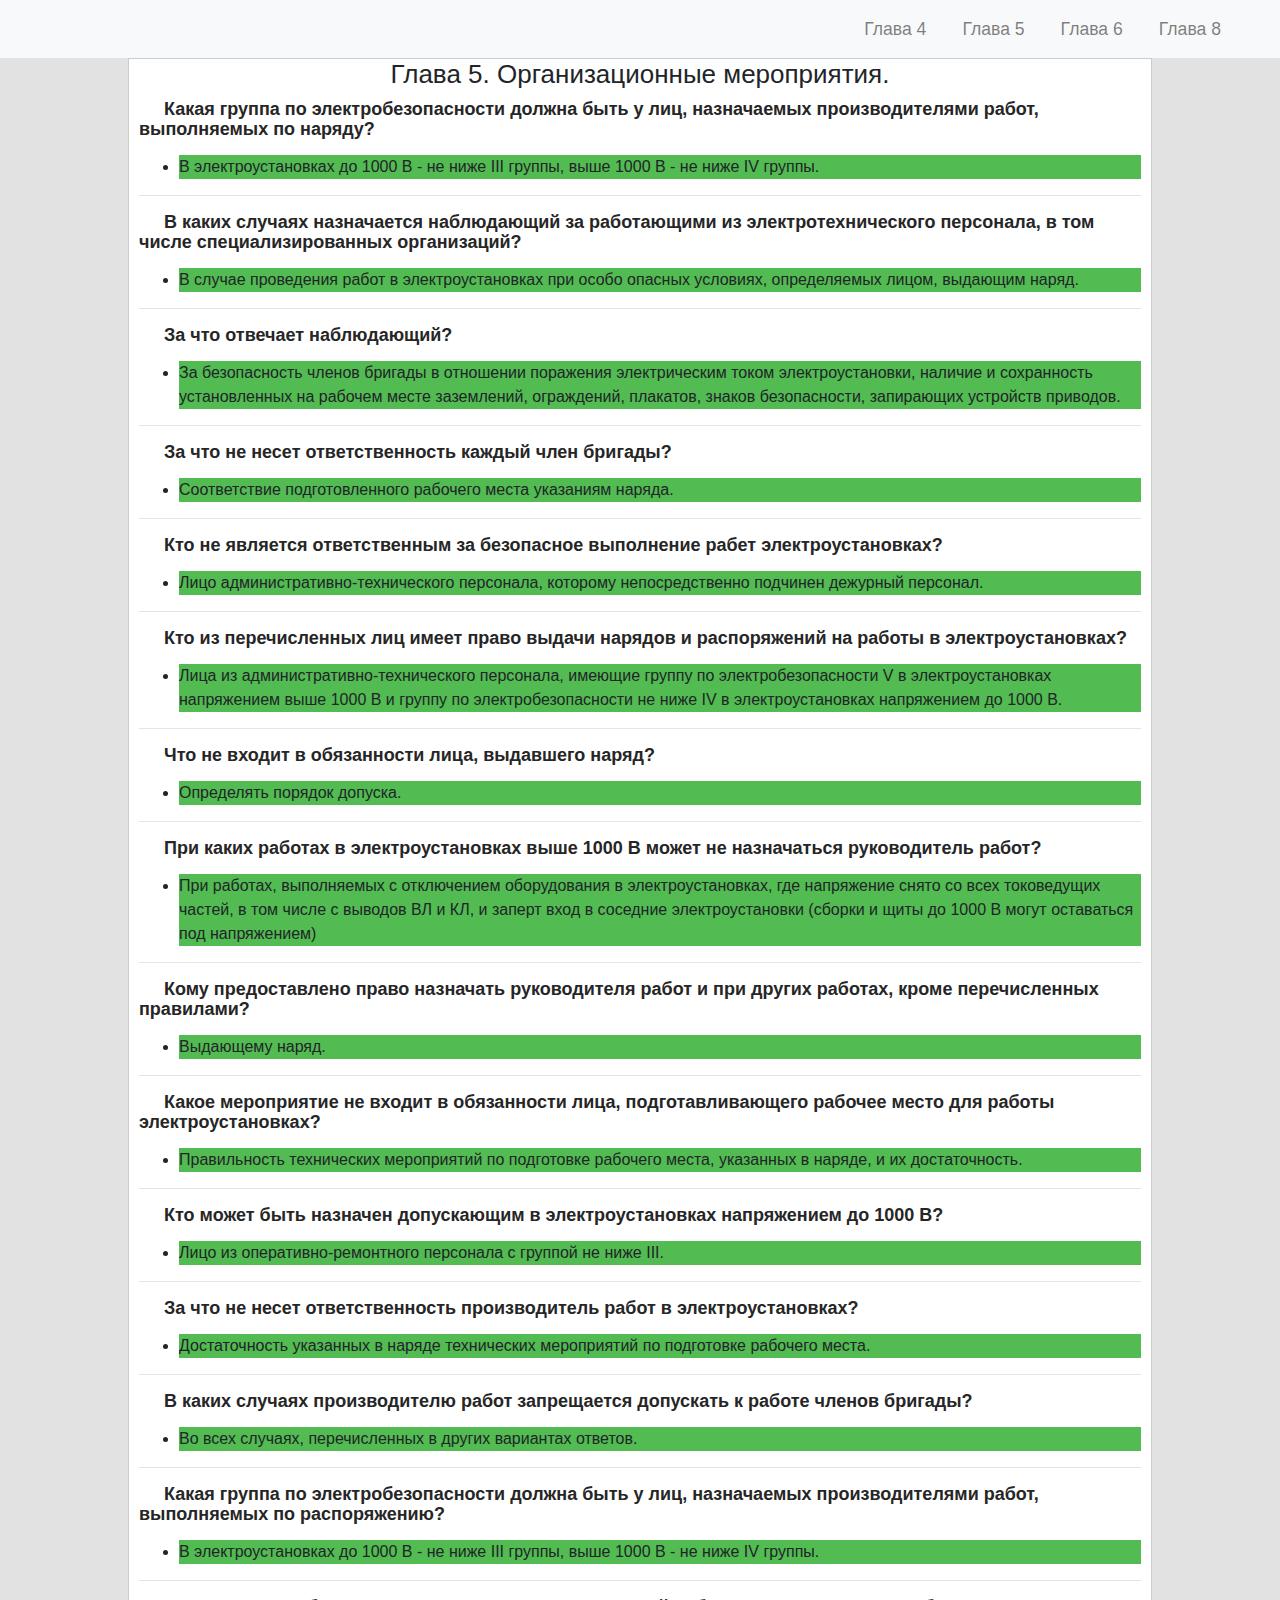
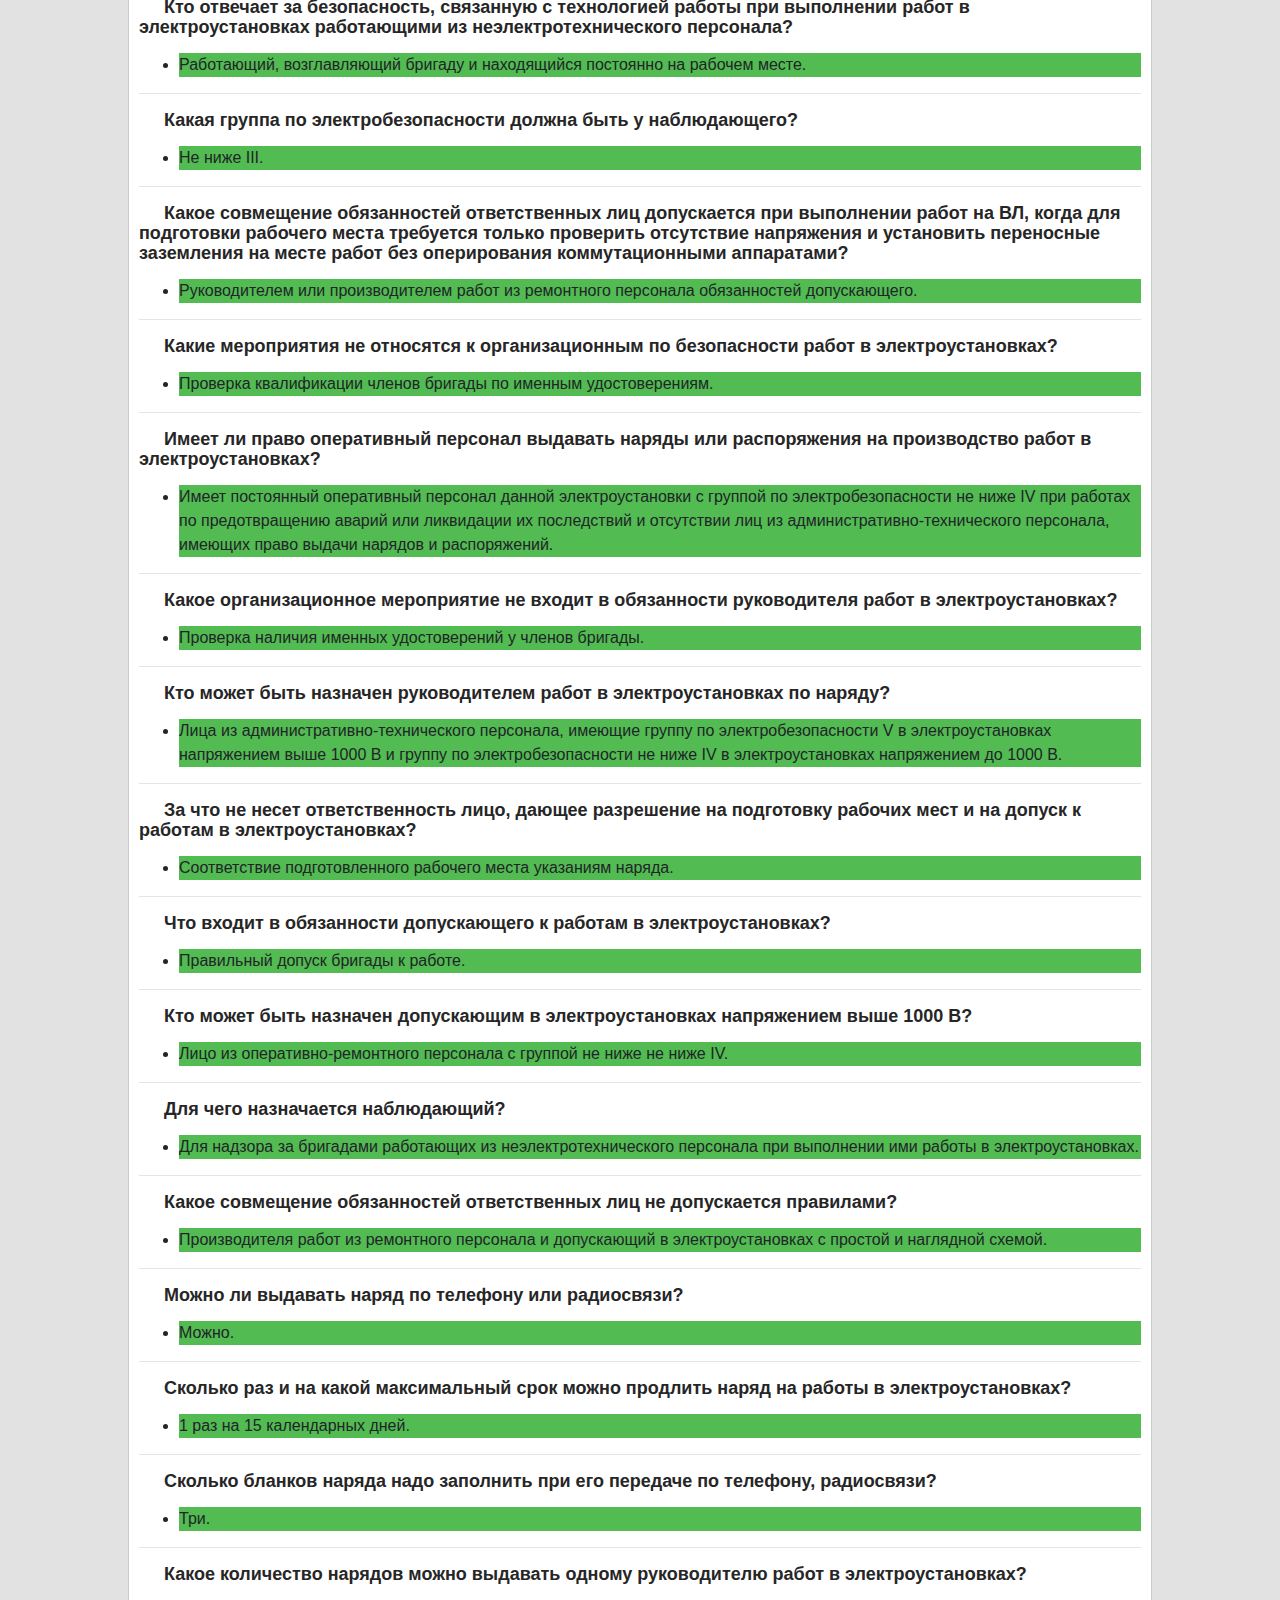
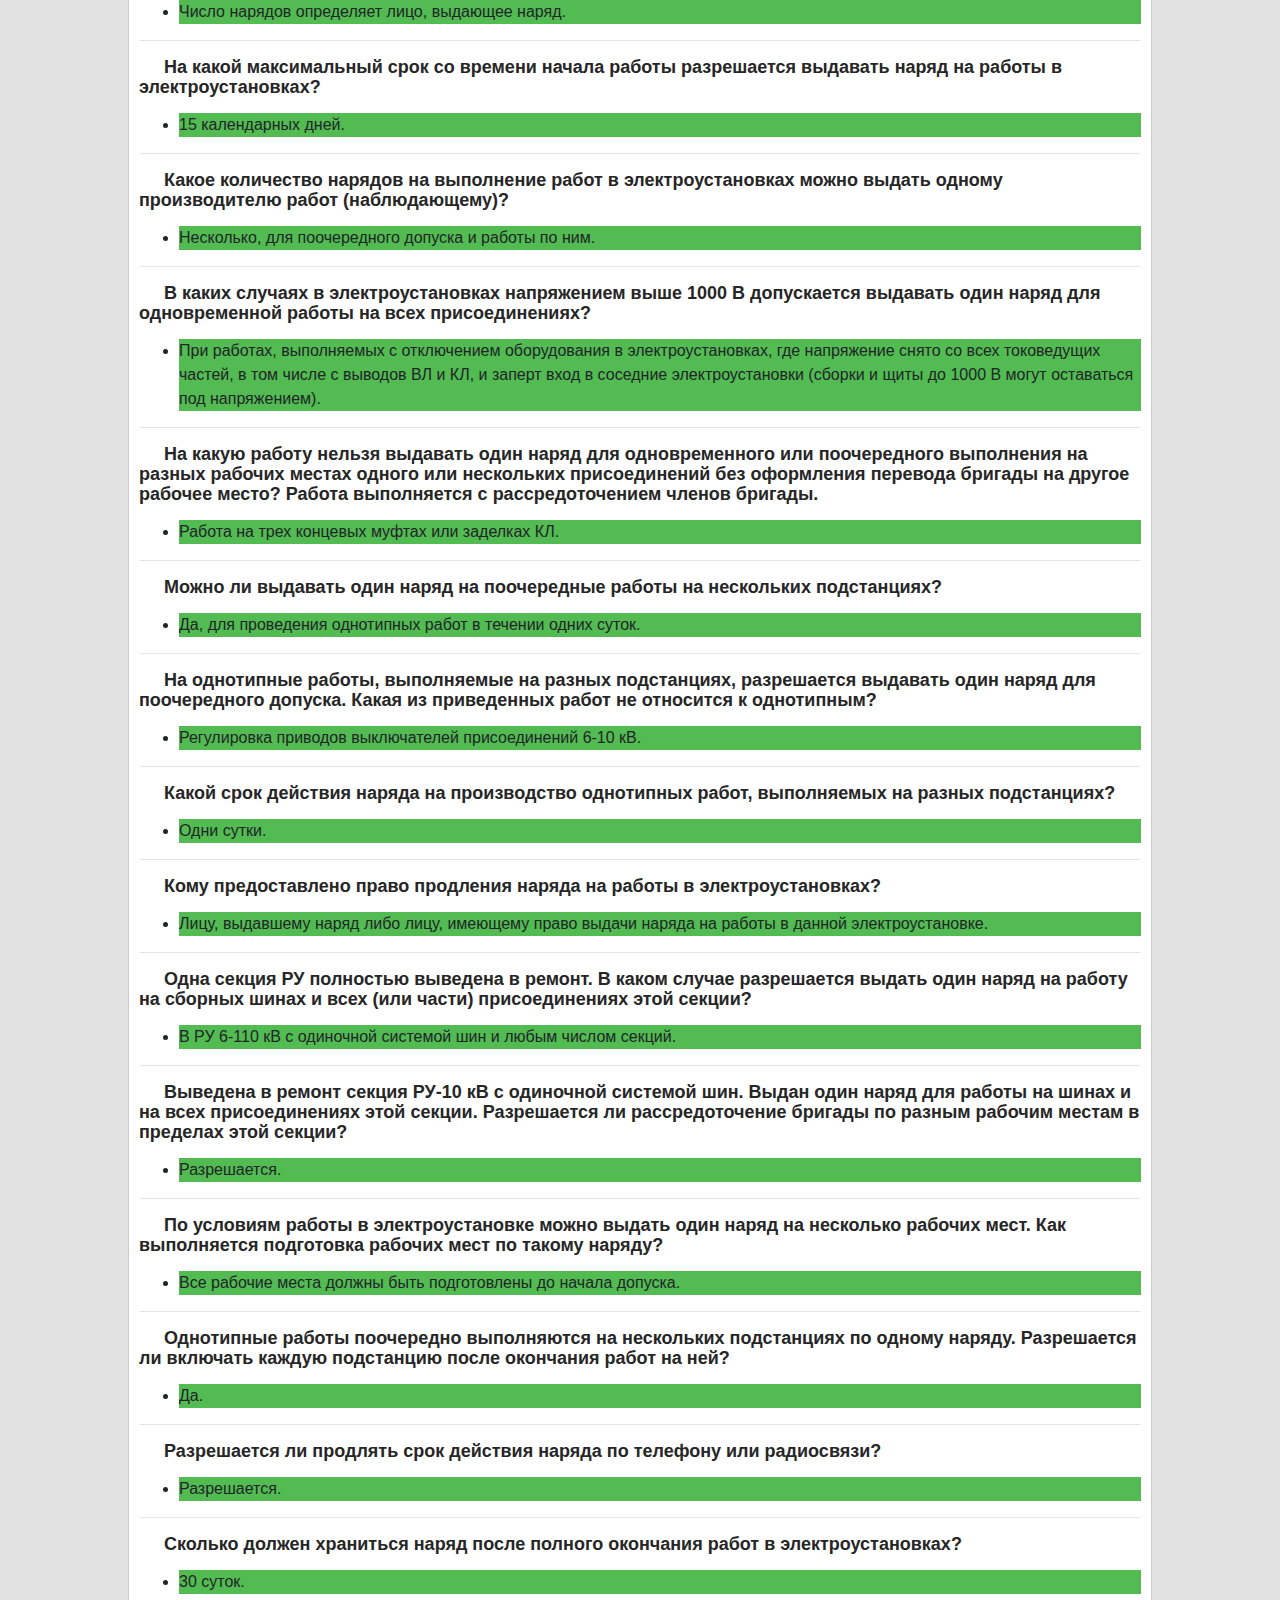
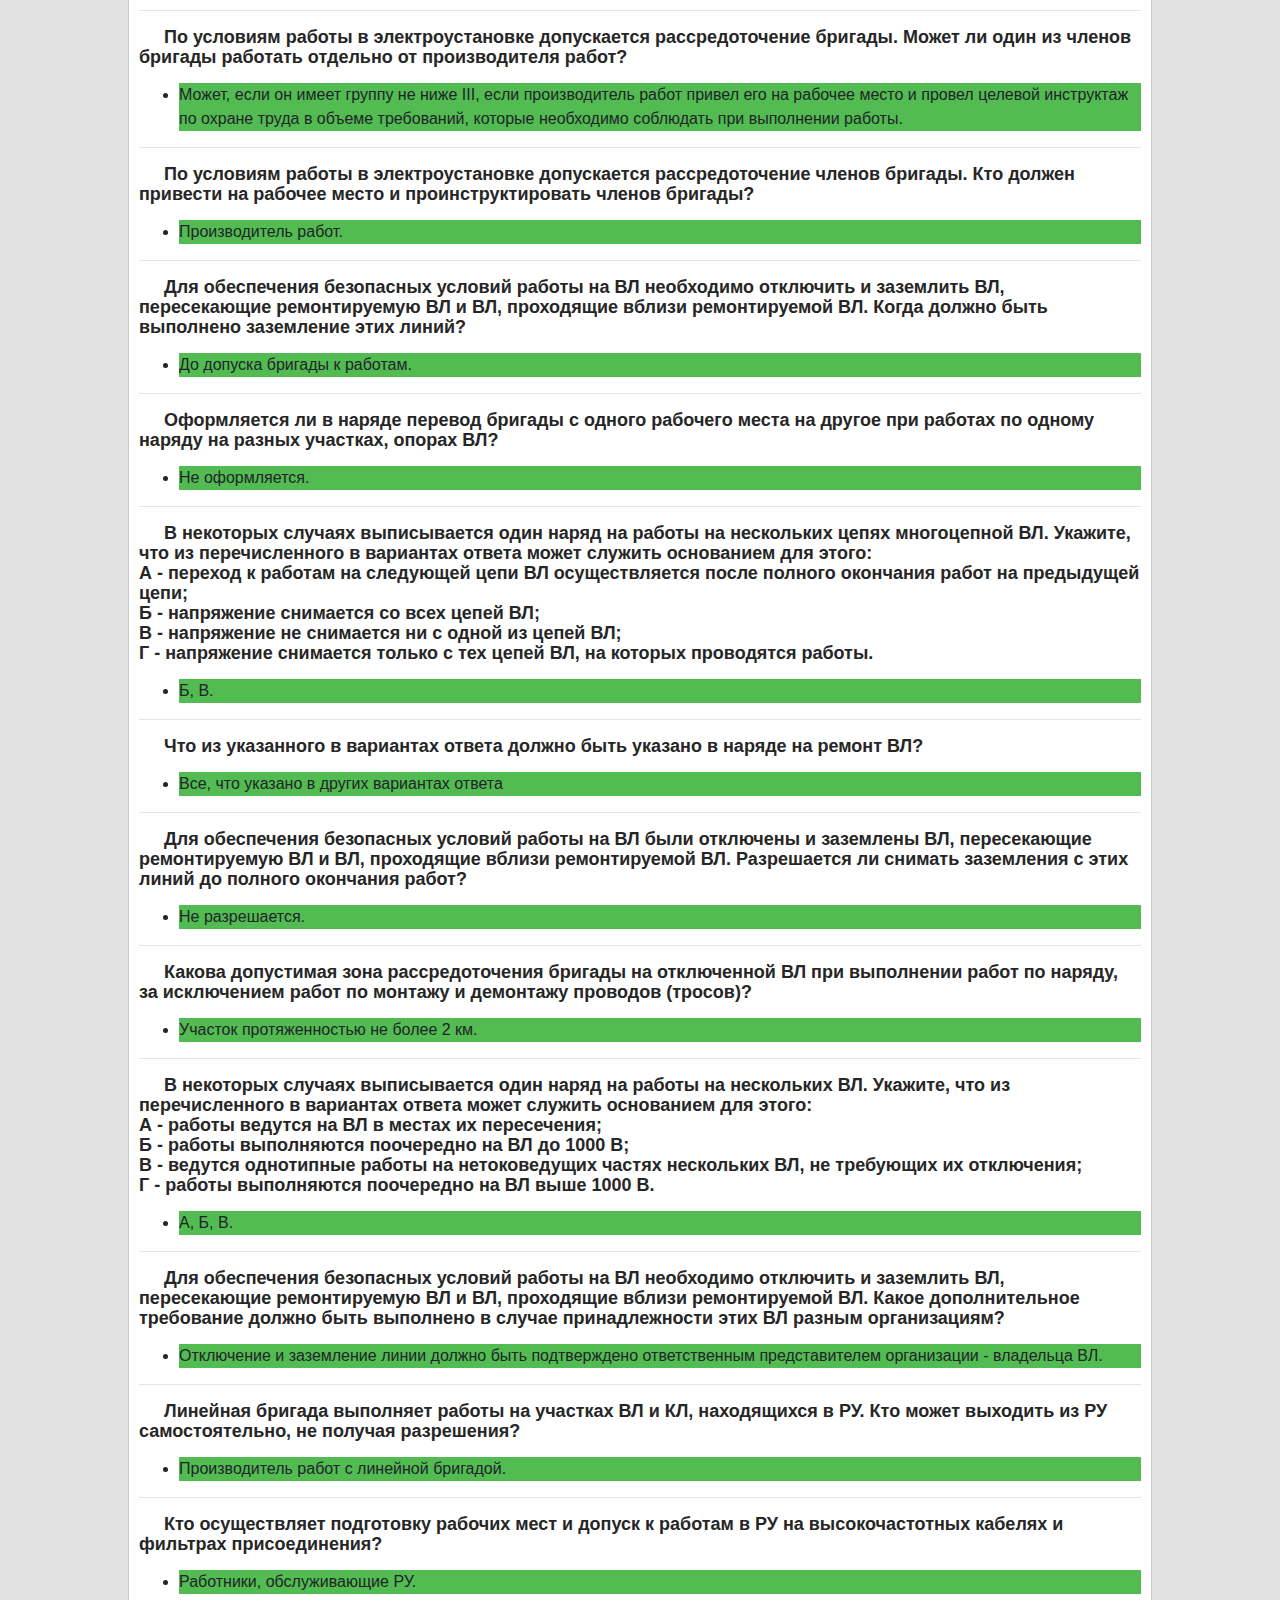
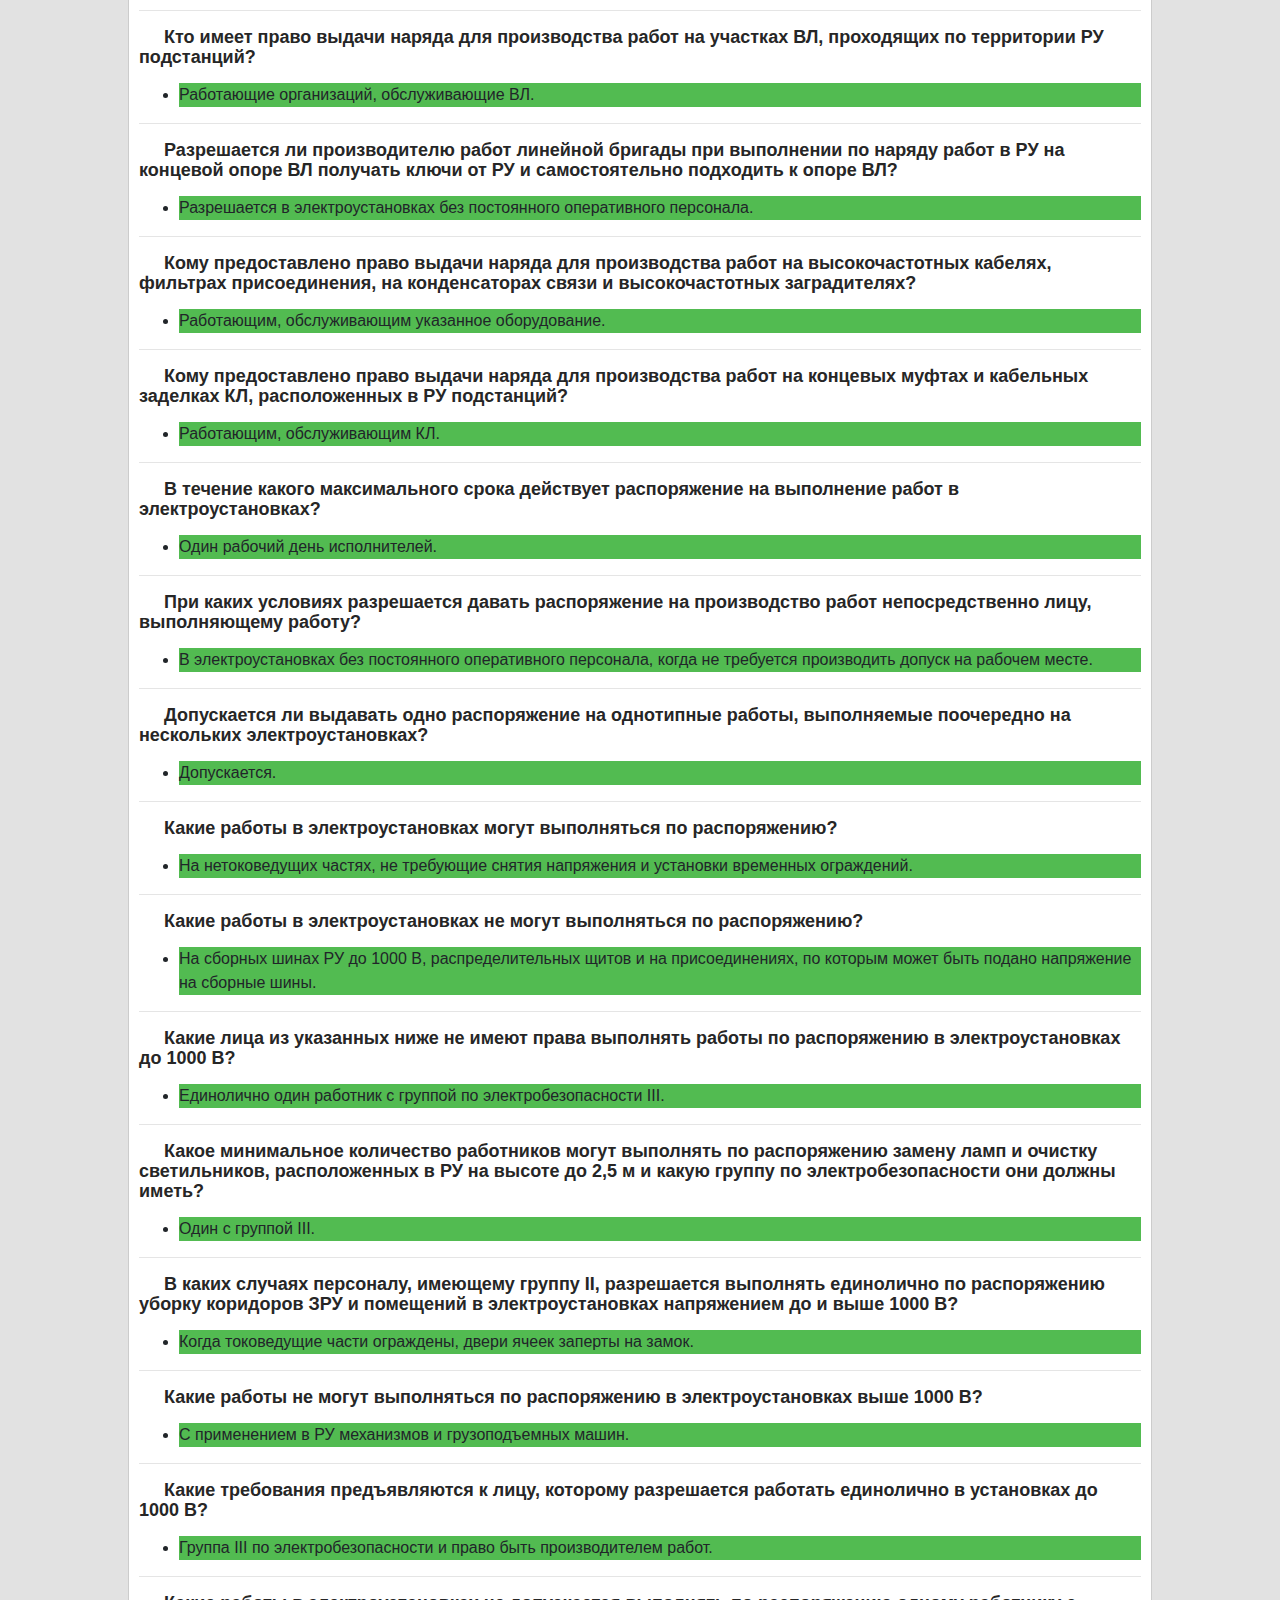
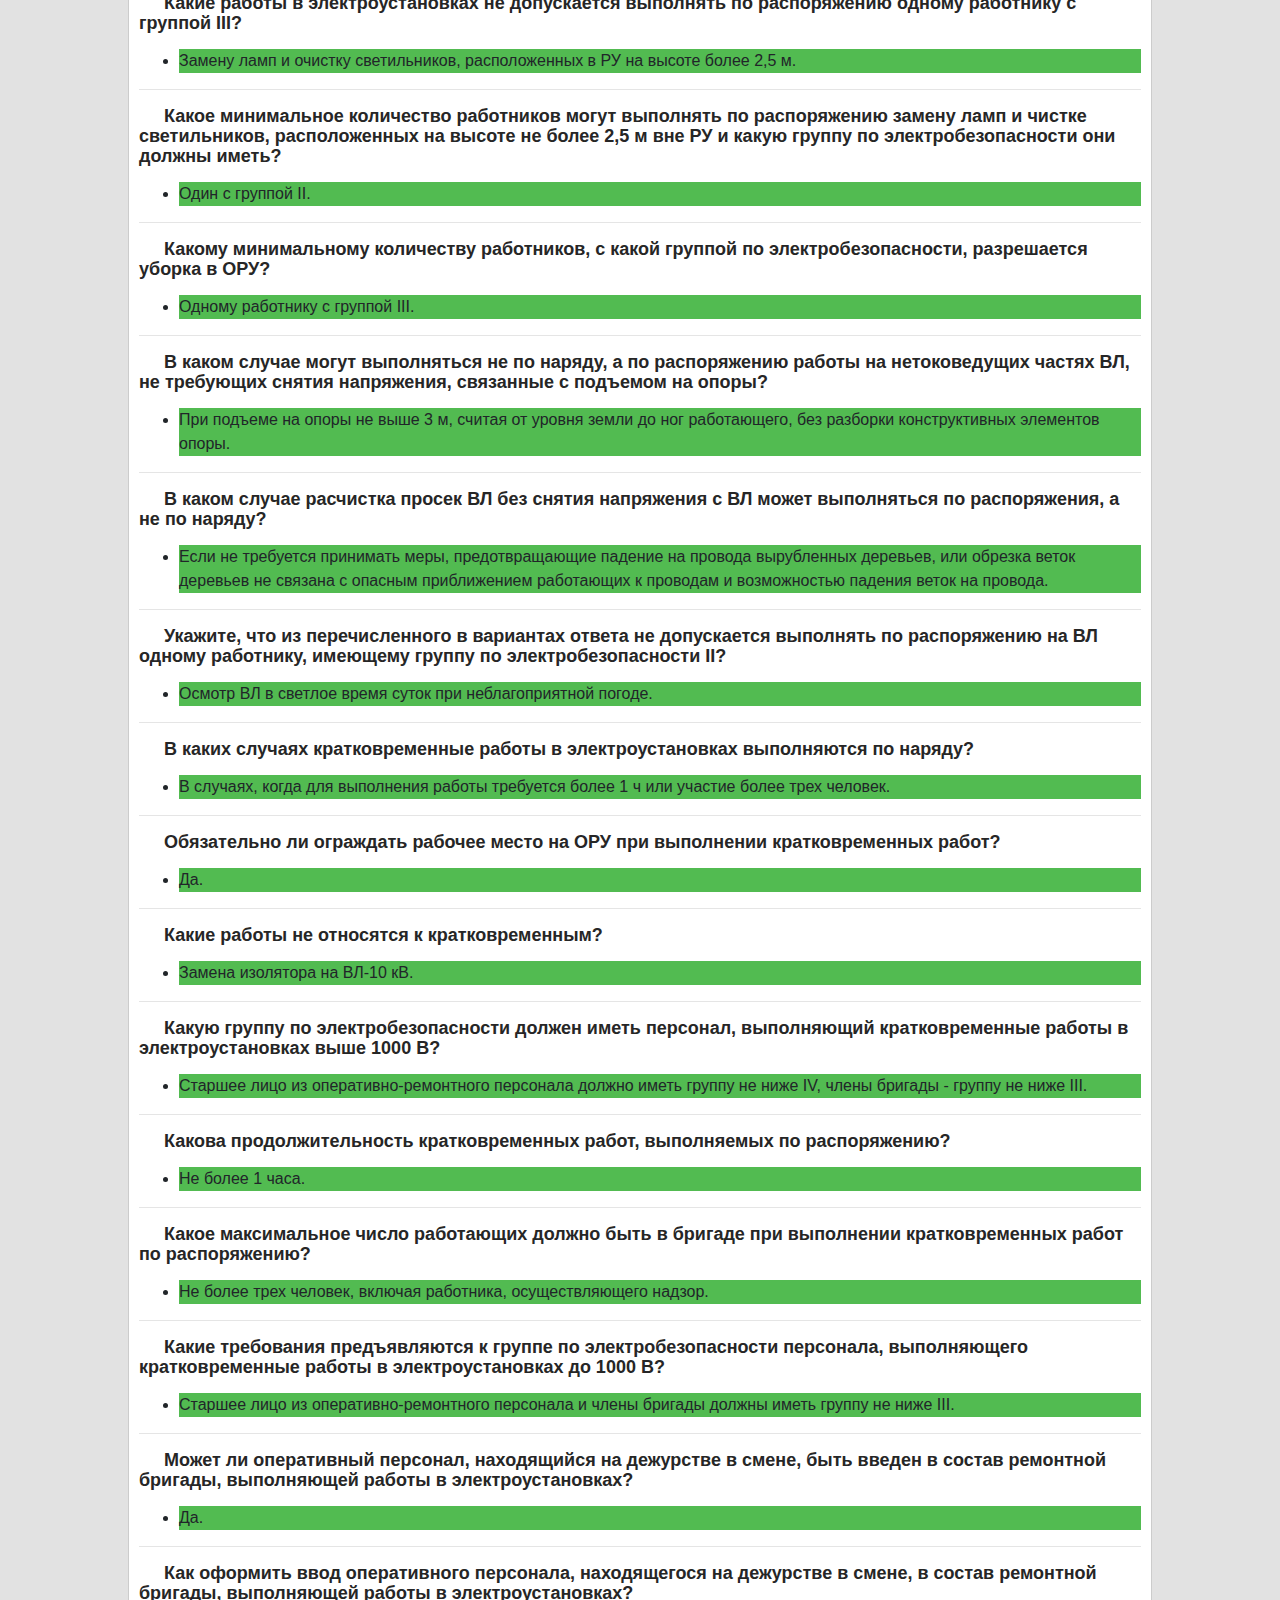
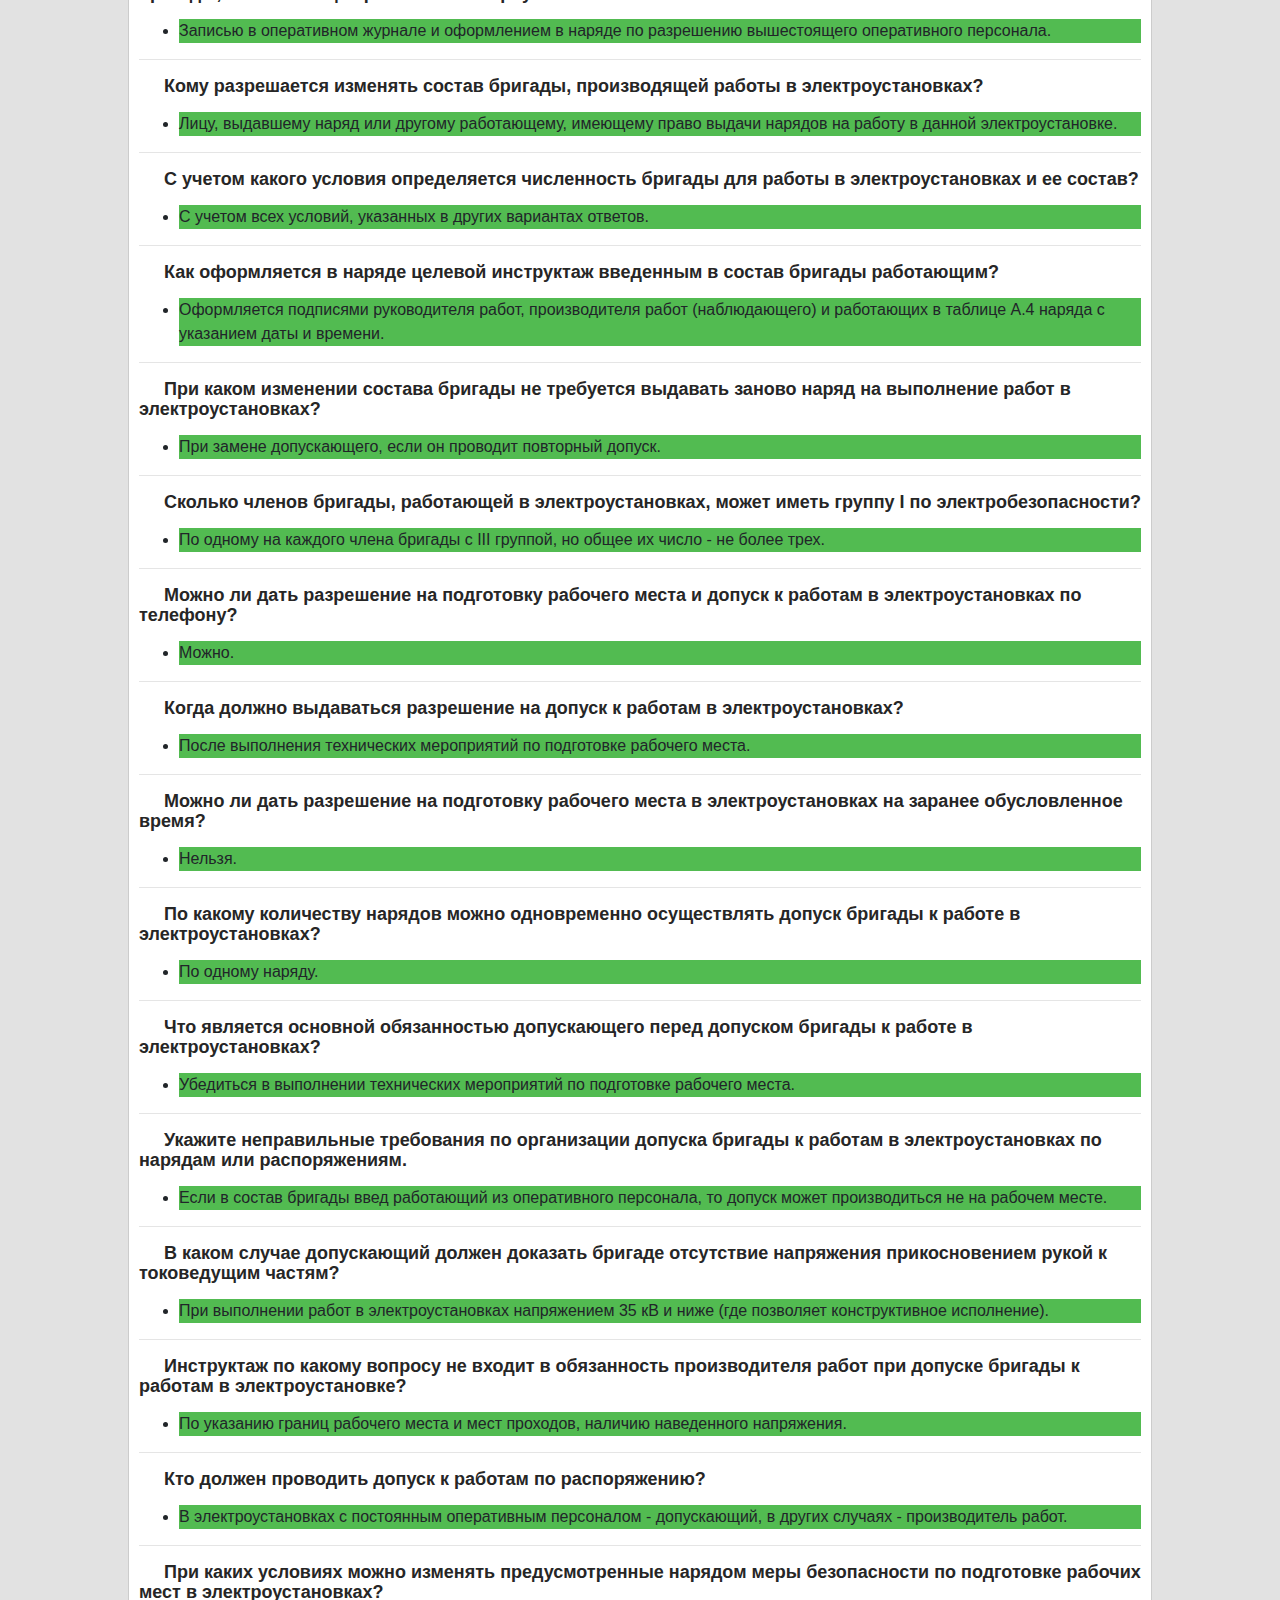
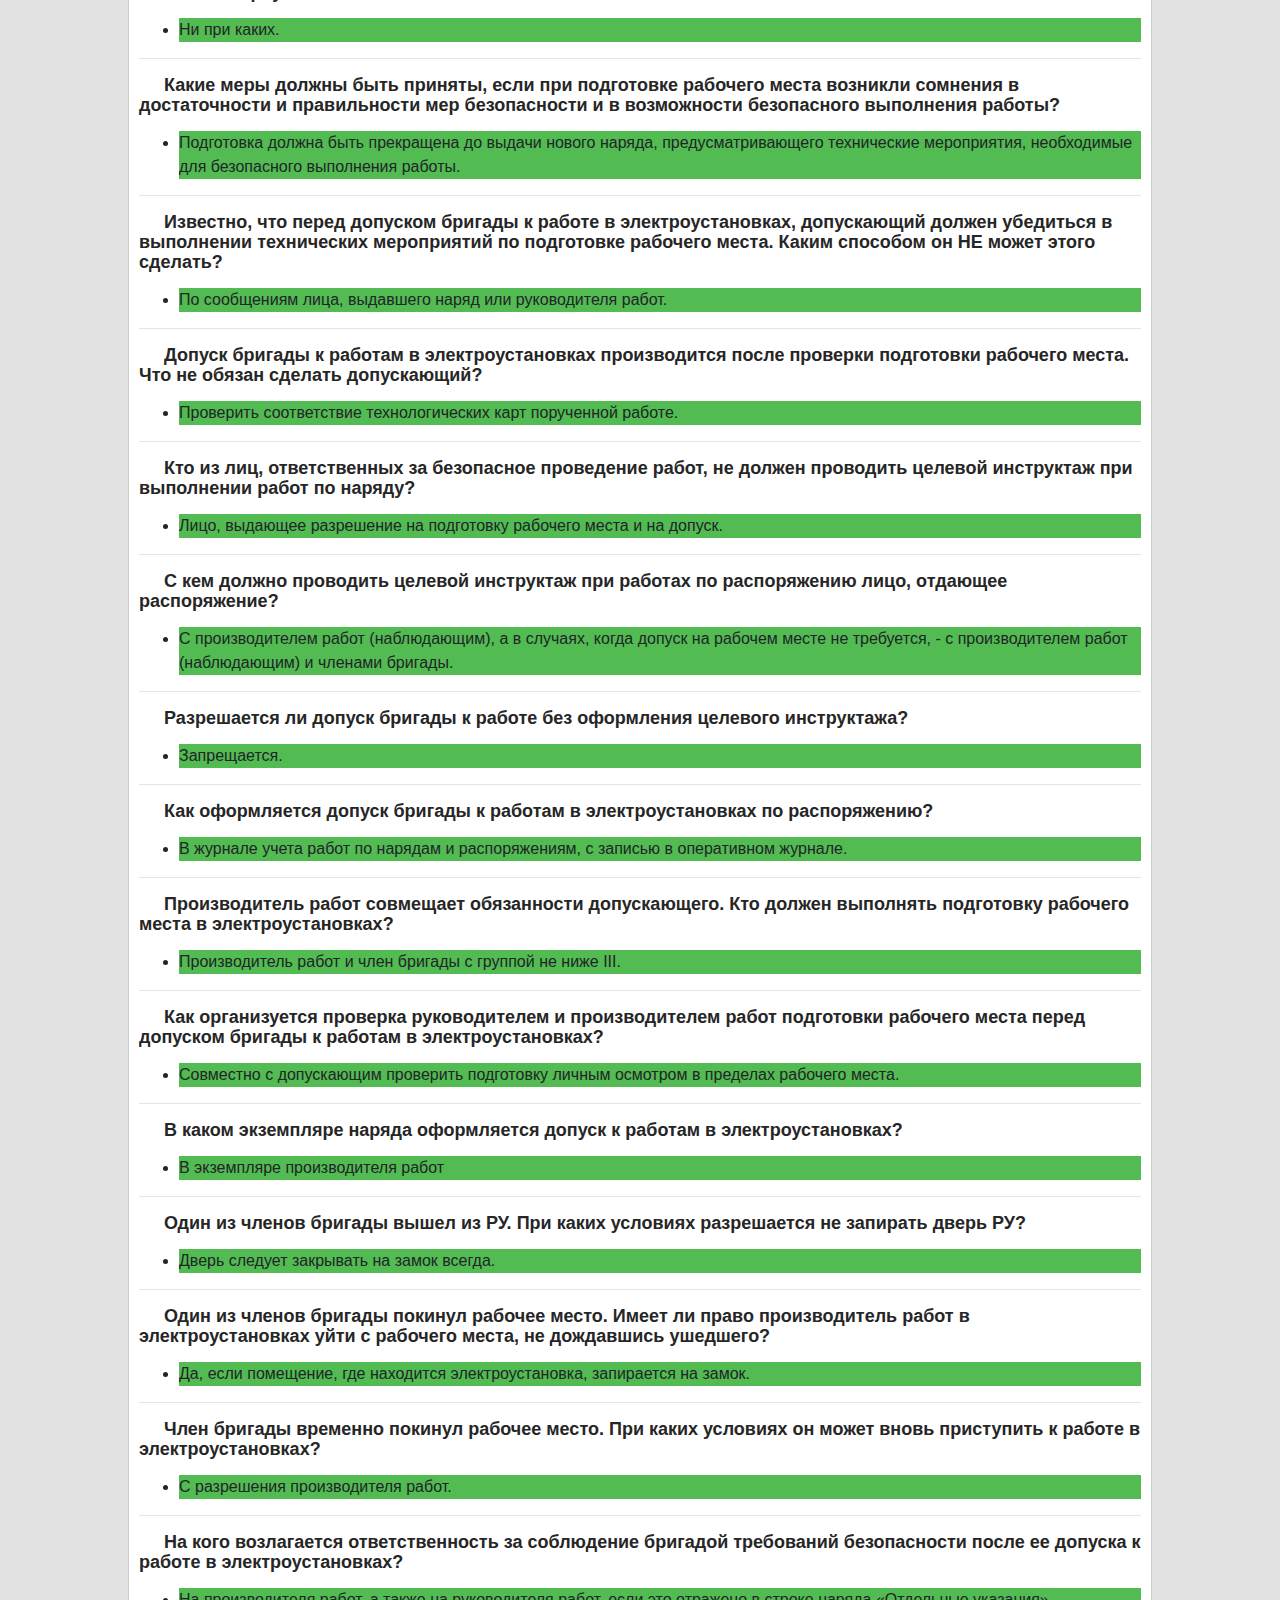
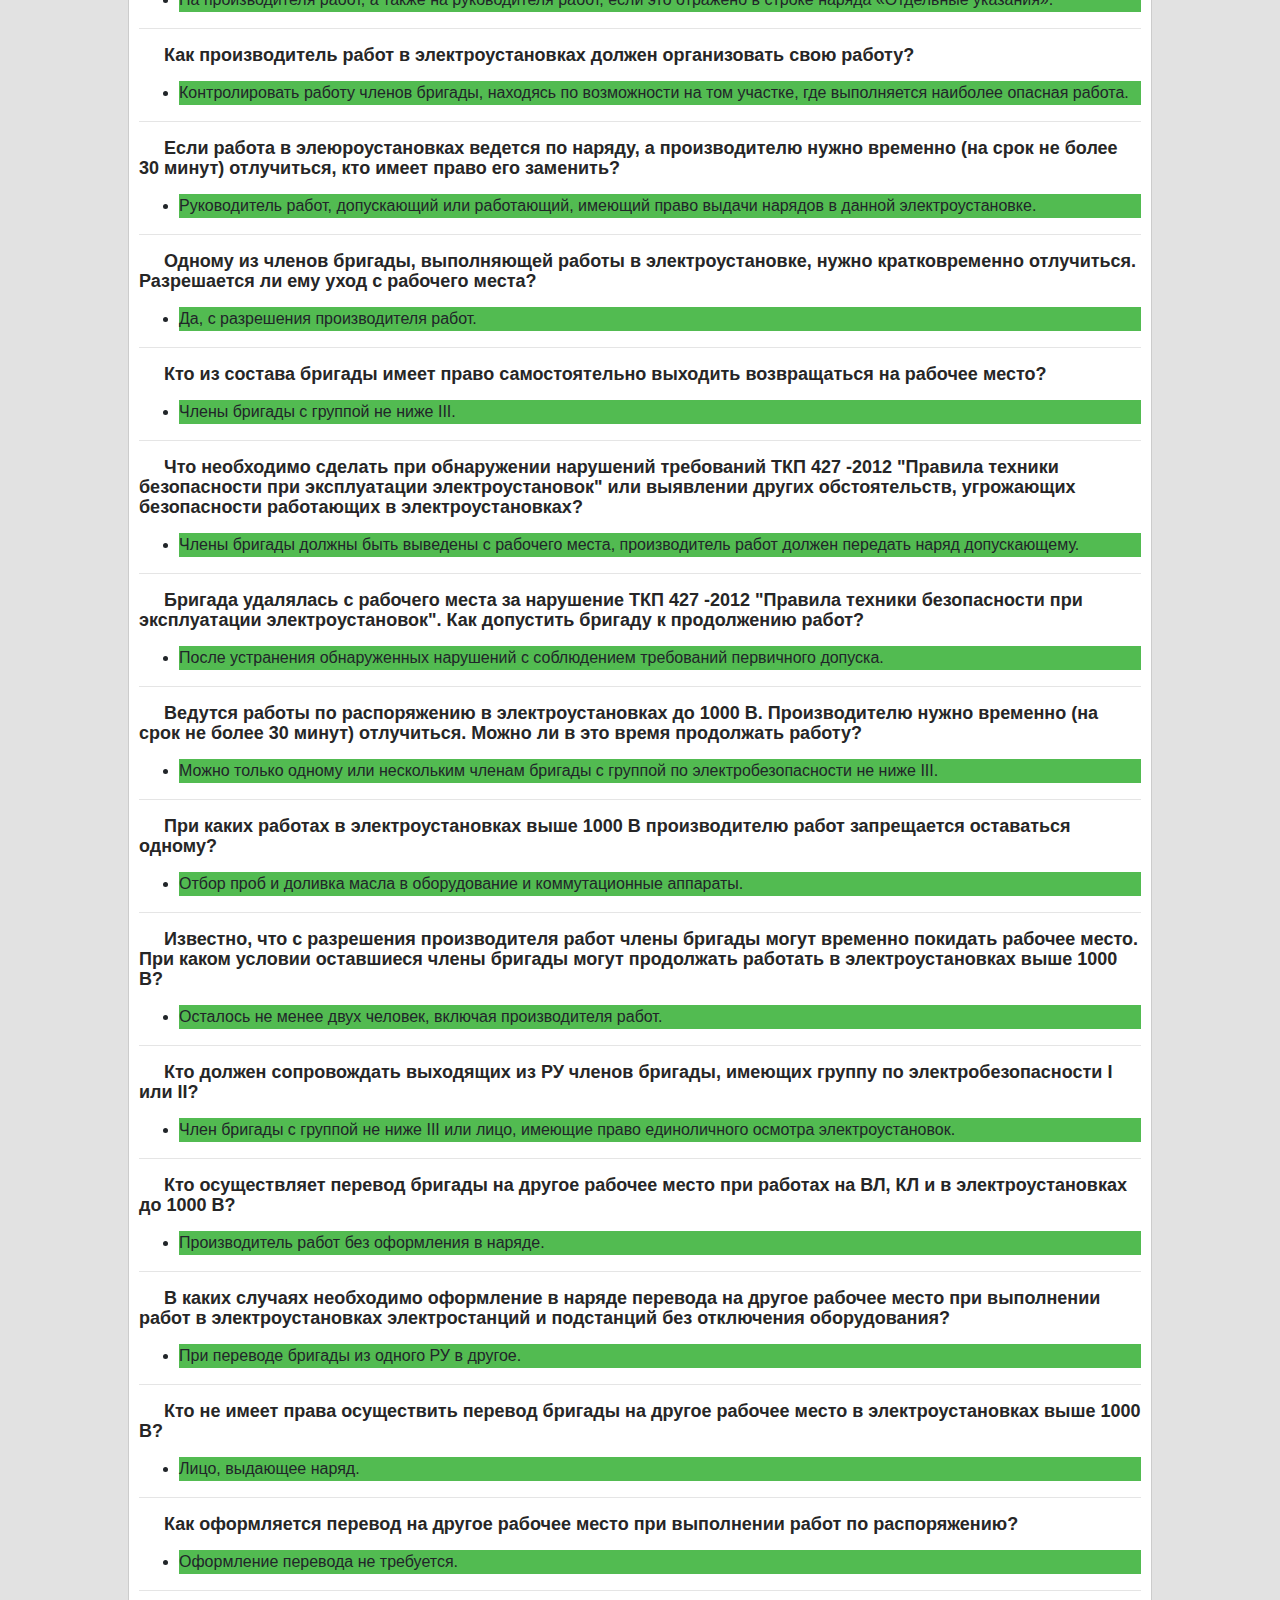
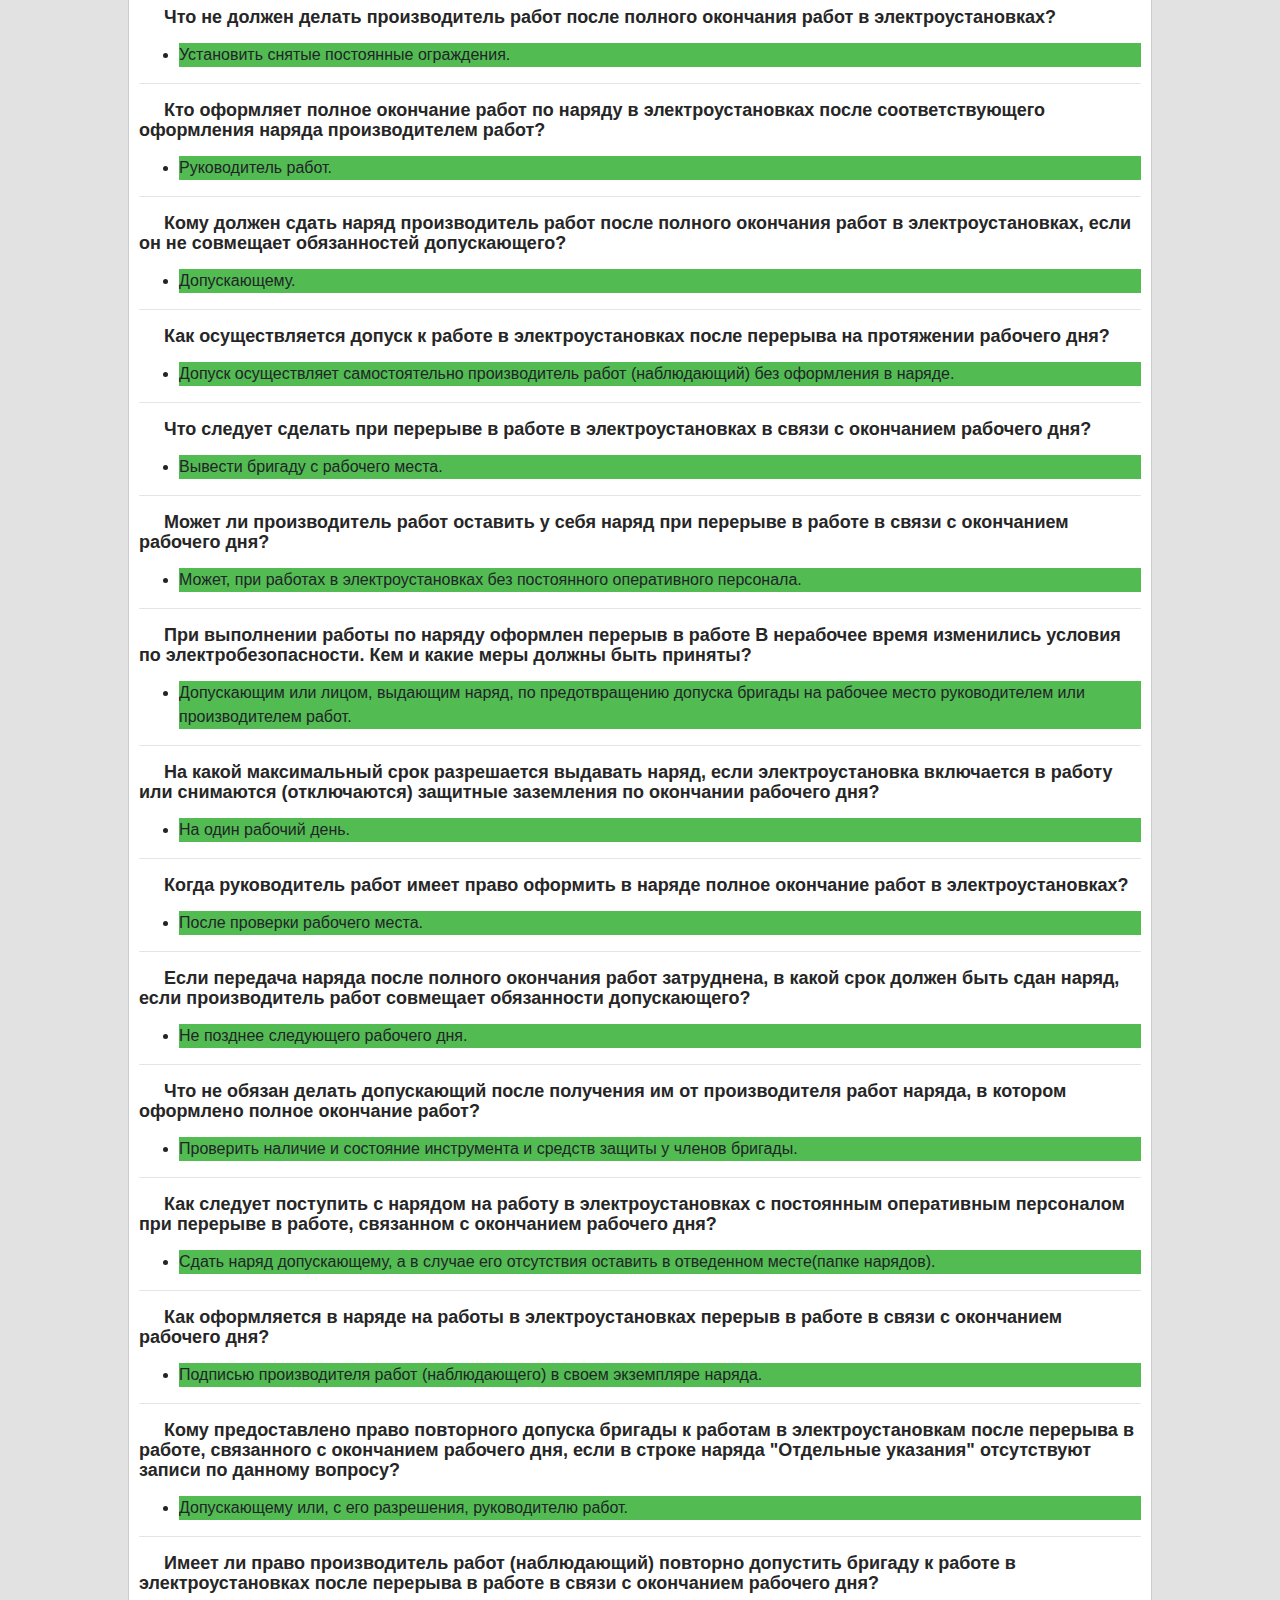
==== tkp_5.html @ 322449b3 "add html pages and stylesheets" ====
<!DOCTYPE html>
<html lang="ru">
<head>
  <meta charset="UTF-8">
  <meta name="viewport" content="width=device-width, initial-scale=1.0">
  <meta http-equiv="X-UA-Compatible" content="ie=edge">
  <link rel="stylesheet" href="https://stackpath.bootstrapcdn.com/bootstrap/4.4.1/css/bootstrap.min.css">
  <script src="https://code.jquery.com/jquery-3.4.1.slim.min.js" integrity="sha384-J6qa4849blE2+poT4WnyKhv5vZF5SrPo0iEjwBvKU7imGFAV0wwj1yYfoRSJoZ+n" crossorigin="anonymous"></script>
  <script src="https://cdn.jsdelivr.net/npm/popper.js@1.16.0/dist/umd/popper.min.js" integrity="sha384-Q6E9RHvbIyZFJoft+2mJbHaEWldlvI9IOYy5n3zV9zzTtmI3UksdQRVvoxMfooAo" crossorigin="anonymous"></script>
  <script src="https://stackpath.bootstrapcdn.com/bootstrap/4.4.1/js/bootstrap.min.js" integrity="sha384-wfSDF2E50Y2D1uUdj0O3uMBJnjuUD4Ih7YwaYd1iqfktj0Uod8GCExl3Og8ifwB6" crossorigin="anonymous"></script>
  <link rel="stylesheet" href="style.css" type="text/css">
  <title>ТКП-427</title>
</head>
<body>
  <nav class="navbar navbar-expand-lg navbar-light bg-light sticky-top">
    <div class="container-fluid">
      <button class="navbar-toggler" type="button" data-toggle="collapse" data-target="#navbarResponsive">
        <span class="navbar-toggler-icon"></span>
      </button>
      <div class="collapse navbar-collapse" id="navbarResponsive">
        <ul class="navbar-nav ml-auto">
          <li class="nav-item">
            <a href="index.html" class="nav-link">Глава 4</a>
          </li>
          <li class="nav-item">
            <a href="tkp_5.html" class="nav-link avtive">Глава 5</a>
          </li>
          <li class="nav-item">
            <a href="tkp_6.html" class="nav-link">Глава 6</a>
          </li> 
          <li class="nav-item">
            <a href="tkp_8.html" class="nav-link">Глава 8</a>
          </li>                           
        </ul>
      </div>
    </div>
  </nav>
  <title>ТКП-427</title>
</head>
<body>
  <div class="body">
    <h2>Глава 5. Организационные мероприятия.</h2>
    <div class="question">
      <p>Какая группа по электробезопасности должна быть у лиц, назначаемых производителями работ, выполняемых по наряду?</p>
      <ul>
        <li class='true_answer'>В электроустановках до 1000 В - не ниже III группы, выше 1000 В - не ниже IV группы.</li>
      </ul>
    </div>
    <hr>
    <div class="question">
      <p>В каких случаях назначается наблюдающий за работающими из электротехнического персонала, в том числе специализированных организаций?</p>
      <ul>
        <li class='true_answer'>В случае проведения работ в электроустановках при особо опасных условиях, определяемых лицом, выдающим наряд.</li>
      </ul>
    </div>
    <hr>
    <div class="question">
      <p>За что отвечает наблюдающий?</p>
      <ul>
        <li class='true_answer'>За безопасность членов бригады в отношении поражения электрическим током электроустановки, наличие и сохранность установленных на рабочем месте заземлений, ограждений, плакатов, знаков безопасности, запирающих устройств приводов.</li>
      </ul>
    </div>
    <hr>
    <div class="question">
      <p>За что не несет ответственность каждый член бригады?</p>
      <ul>
        <li class='true_answer'>Соответствие подготовленного рабочего места указаниям наряда.</li>
      </ul>
    </div>
    <hr>
    <div class="question">
      <p>Кто не является ответственным за безопасное выполнение рабет электроустановках?</p>
      <ul>
        <li class='true_answer'>Лицо административно-технического персонала, которому непосредственно подчинен дежурный персонал.</li>
      </ul>
    </div>
    <hr>
    <div class="question">
      <p>Кто из перечисленных лиц имеет право выдачи нарядов и распоряжений на работы в электроустановках?</p>
      <ul>
        <li class='true_answer'>Лица из административно-технического персонала, имеющие группу по электробезопасности V в электроустановках напряжением выше 1000 В и группу по электробезопасности не ниже IV в электроустановках напряжением до 1000 В.</li>
      </ul>
    </div>
    <hr>
    <div class="question">
      <p>Что не входит в обязанности лица, выдавшего наряд?</p>
      <ul>
        <li class='true_answer'>Определять порядок допуска.</li>
      </ul>
    </div>
    <hr>
    <div class="question">
      <p>При каких работах в электроустановках выше 1000 В может не назначаться руководитель работ?</p>
      <ul>
        <li class='true_answer'>При работах, выполняемых с отключением оборудования в электроустановках, где напряжение снято со всех токоведущих частей, в том числе с выводов ВЛ и КЛ, и заперт вход в соседние электроустановки (сборки и щиты до 1000 В могут оставаться под напряжением)</li>
      </ul>
    </div>
    <hr>
    <div class="question">
      <p>Кому предоставлено право назначать руководителя работ и при других работах, кроме перечисленных правилами?</p>
      <ul>
        <li class='true_answer'>Выдающему наряд.</li>
      </ul>
    </div>
    <hr>
    <div class="question">
      <p>Какое мероприятие не входит в обязанности лица, подготавливающего рабочее место для работы электроустановках?</p>
      <ul>
        <li class='true_answer'>Правильность технических мероприятий по подготовке рабочего места, указанных в наряде, и их достаточность.</li>
      </ul>
    </div>
    <hr>
    <div class="question">
      <p>Кто может быть назначен допускающим в электроустановках напряжением до 1000 В?</p>
      <ul>
        <li class='true_answer'>Лицо из оперативно-ремонтного персонала с группой не ниже III.</li>
      </ul>
    </div>
    <hr>
    <div class="question">
      <p>За что не несет ответственность производитель работ в электроустановках?</p>
      <ul>
        <li class='true_answer'>Достаточность указанных в наряде технических мероприятий по подготовке рабочего места.</li>
      </ul>
    </div>
    <hr>
    <div class="question">
      <p>В каких случаях производителю работ запрещается допускать к работе членов бригады?</p>
      <ul>
        <li class='true_answer'>Во всех случаях, перечисленных в других вариантах ответов.</li>
      </ul>
    </div>
    <hr>
    <div class="question">
      <p>Какая группа по электробезопасности должна быть у лиц, назначаемых производителями работ, выполняемых по распоряжению?</p>
      <ul>
        <li class='true_answer'>В электроустановках до 1000 В - не ниже III группы, выше 1000 В - не ниже IV группы.</li>
      </ul>
    </div>
    <hr>
    <div class="question">
      <p>Кто отвечает за безопасность, связанную с технологией работы при выполнении работ в электроустановках работающими из неэлектротехнического персонала?</p>
      <ul>
        <li class='true_answer'>Работающий, возглавляющий бригаду и находящийся постоянно на рабочем месте.</li>
      </ul>
    </div>
    <hr>
    <div class="question">
      <p>Какая группа по электробезопасности должна быть у наблюдающего?</p>
      <ul>
        <li class='true_answer'>Не ниже III.</li>
      </ul>
    </div>
    <hr>
    <div class="question">
      <p>Какое совмещение обязанностей ответственных лиц допускается при выполнении работ на ВЛ, когда для подготовки рабочего места требуется только проверить отсутствие напряжения и установить переносные заземления на месте работ без оперирования коммутационными аппаратами?</p>
      <ul>
        <li class='true_answer'>Руководителем или производителем работ из ремонтного персонала обязанностей допускающего.</li>
      </ul>
    </div>
    <hr>
    <div class="question">
      <p>Какие мероприятия не относятся к организационным по безопасности работ в электроустановках?</p>
      <ul>
        <li class='true_answer'>Проверка квалификации членов бригады по именным удостоверениям.</li>
      </ul>
    </div>
    <hr>
    <div class="question">
      <p>Имеет ли право оперативный персонал выдавать наряды или распоряжения на производство работ в электроустановках?</p>
      <ul>
        <li class='true_answer'>Имеет постоянный оперативный персонал данной электроустановки с группой по электробезопасности не ниже IV при работах по предотвращению аварий или ликвидации их последствий и отсутствии лиц из административно-технического персонала, имеющих право выдачи нарядов и распоряжений.</li>
      </ul>
    </div>
    <hr>
    <div class="question">
      <p>Какое организационное мероприятие не входит в обязанности руководителя работ в электроустановках?</p>
      <ul>
        <li class='true_answer'>Проверка наличия именных удостоверений у членов бригады.</li>
      </ul>
    </div>
    <hr>
    <div class="question">
      <p>Кто может быть назначен руководителем работ в электроустановках по наряду?</p>
      <ul>
        <li class='true_answer'>Лица из административно-технического персонала, имеющие группу по электробезопасности V в электроустановках напряжением выше 1000 В и группу по электробезопасности не ниже IV в электроустановках напряжением до 1000 В.</li>
      </ul>
    </div>
    <hr>
    <div class="question">
      <p>За что не несет ответственность лицо, дающее разрешение на подготовку рабочих мест и на допуск к работам в электроустановках?</p>
      <ul>
        <li class='true_answer'>Соответствие подготовленного рабочего места указаниям наряда.</li>
      </ul>
    </div>
    <hr>
    <div class="question">
      <p>Что входит в обязанности допускающего к работам в электроустановках?</p>
      <ul>
        <li class='true_answer'>Правильный допуск бригады к работе.</li>
      </ul>
    </div>
    <hr>
    <div class="question">
      <p>Кто может быть назначен допускающим в электроустановках напряжением выше 1000 В?</p>
      <ul>
        <li class='true_answer'>Лицо из оперативно-ремонтного персонала с группой не ниже не ниже IV.</li>
      </ul>
    </div>
    <hr>
    <div class="question">
      <p>Для чего назначается наблюдающий?</p>
      <ul>
        <li class='true_answer'>Для надзора за бригадами работающих из неэлектротехнического персонала при выполнении ими работы в электроустановках.</li>
      </ul>
    </div>
    <hr>    
    <div class="question">
      <p>Какое совмещение обязанностей ответственных лиц не допускается правилами?</p>
      <ul>
        <li class='true_answer'>Производителя работ из ремонтного персонала и допускающий в электроустановках с простой и наглядной схемой.</li>
      </ul>
    </div>
    <hr>
    <div class="question">
      <p>Можно ли выдавать наряд по телефону или радиосвязи?</p>
      <ul>
        <li class='true_answer'>Можно.</li>
      </ul>
    </div>
    <hr>
    <div class="question">
      <p>Сколько раз и на какой максимальный срок можно продлить наряд на работы в электроустановках?</p>
      <ul>
        <li class='true_answer'>1 раз на 15 календарных дней.</li>
      </ul>
    </div>
    <hr>
    <div class="question">
      <p>Сколько бланков наряда надо заполнить при его передаче по телефону, радиосвязи?</p>
      <ul>
        <li class='true_answer'>Три.</li>
      </ul>
    </div>
    <hr>
    <div class="question">
      <p>Какое количество нарядов можно выдавать одному руководителю работ в электроустановках?</p>
      <ul>
        <li class='true_answer'>Число нарядов определяет лицо, выдающее наряд.</li>
      </ul>
    </div>
    <hr>
    <div class="question">
      <p>На какой максимальный срок со времени начала работы разрешается выдавать наряд на работы в электроустановках?</p>
      <ul>
        <li class='true_answer'>15 календарных дней.</li>
      </ul>
    </div>
    <hr>
    <div class="question">
      <p>Какое количество нарядов на выполнение работ в электроустановках можно выдать одному производителю работ (наблюдающему)?</p>
      <ul>
        <li class='true_answer'>Несколько, для поочередного допуска и работы по ним.</li>
      </ul>
    </div>
    <hr>
    <div class="question">
      <p>В каких случаях в электроустановках напряжением выше 1000 В допускается выдавать один наряд для одновременной работы на всех присоединениях?</p>
      <ul>
        <li class='true_answer'>При работах, выполняемых с отключением оборудования в электроустановках, где напряжение снято со всех токоведущих частей, в том числе с выводов ВЛ и КЛ, и заперт вход в соседние электроустановки (сборки и щиты до 1000 В могут оставаться под напряжением).</li>
      </ul>
    </div>
    <hr>
    <div class="question">
      <p>На какую работу нельзя выдавать один наряд для одновременного или поочередного выполнения на разных рабочих местах одного или нескольких присоединений без оформления перевода бригады на другое рабочее место? Работа выполняется с рассредоточением членов бригады.</p>
      <ul>
        <li class='true_answer'>Работа на трех концевых муфтах или заделках КЛ.</li>
      </ul>
    </div>
    <hr> 
    <div class="question">
      <p>Можно ли выдавать один наряд на поочередные работы на нескольких подстанциях?</p>
      <ul>
        <li class='true_answer'>Да, для проведения однотипных работ в течении одних суток.</li>
      </ul>
    </div>
    <hr> 
    <div class="question">
      <p>На однотипные работы, выполняемые на разных подстанциях, разрешается выдавать один наряд для поочередного допуска. Какая из приведенных работ не относится к однотипным?</p>
      <ul>
        <li class='true_answer'>Регулировка приводов выключателей присоединений 6-10 кВ.</li>
      </ul>
    </div>
    <hr> 
    <div class="question">
      <p>Какой срок действия наряда на производство однотипных работ, выполняемых на разных подстанциях?</p>
      <ul>
        <li class='true_answer'>Одни сутки.</li>
      </ul>
    </div>
    <hr> 
    <div class="question">
      <p>Кому предоставлено право продления наряда на работы в электроустановках?</p>
      <ul>
        <li class='true_answer'>Лицу, выдавшему наряд либо лицу, имеющему право выдачи наряда на работы в данной электроустановке.</li>
      </ul>
    </div>
    <hr> 
    <div class="question">
      <p>Одна секция РУ полностью выведена в ремонт. В каком случае разрешается выдать один наряд на работу на сборных шинах и всех (или части) присоединениях этой секции?</p>
      <ul>
        <li class='true_answer'>В РУ 6-110 кВ с одиночной системой шин и любым числом секций.</li>
      </ul>
    </div>
    <hr>     
    <div class="question">
      <p>Выведена в ремонт секция РУ-10 кВ с одиночной системой шин. Выдан один наряд для работы на шинах и на всех присоединениях этой секции. Разрешается ли рассредоточение бригады по разным рабочим местам в пределах этой секции?</p>
      <ul>
        <li class='true_answer'>Разрешается.</li>
      </ul>
    </div>
    <hr> 
    <div class="question">
      <p>По условиям работы в электроустановке можно выдать один наряд на несколько рабочих мест. Как выполняется подготовка рабочих мест по такому наряду?</p>
      <ul>
        <li class='true_answer'>Все рабочие места должны быть подготовлены до начала допуска.</li>
      </ul>
    </div>
    <hr> 
    <div class="question">
      <p>Однотипные работы поочередно выполняются на нескольких подстанциях по одному наряду. Разрешается ли включать каждую подстанцию после окончания работ на ней?</p>
      <ul>
        <li class='true_answer'>Да.</li>
      </ul>
    </div>
    <hr> 
    <div class="question">
      <p>Разрешается ли продлять срок действия наряда по телефону или радиосвязи?</p>
      <ul>
        <li class='true_answer'>Разрешается.</li>
      </ul>
    </div>
    <hr> 
    <div class="question">
      <p>Сколько должен храниться наряд после полного окончания работ в электроустановках?</p>
      <ul>
        <li class='true_answer'>30 суток.</li>
      </ul>
    </div>
    <hr> 
    <div class="question">
      <p>По условиям работы в электроустановке допускается рассредоточение бригады. Может ли один из членов бригады работать отдельно от производителя работ?</p>
      <ul>
        <li class='true_answer'>Может, если он имеет группу не ниже III, если производитель работ привел его на рабочее место и провел целевой инструктаж по охране труда в объеме требований, которые необходимо соблюдать при выполнении работы.</li>
      </ul>
    </div>
    <hr> 
    <div class="question">
      <p>По условиям работы в электроустановке допускается рассредоточение членов бригады. Кто должен привести на рабочее место и проинструктировать членов бригады?</p>
      <ul>
        <li class='true_answer'>Производитель работ.</li>
      </ul>
    </div>
    <hr>
    <div class="question">
      <p>Для обеспечения безопасных условий работы на ВЛ необходимо отключить и заземлить ВЛ, пересекающие ремонтируемую ВЛ и ВЛ, проходящие вблизи ремонтируемой ВЛ. Когда должно быть выполнено заземление этих линий?</p>
      <ul>
        <li class='true_answer'>До допуска бригады к работам.</li>
      </ul>
    </div>
    <hr>
    <div class="question">
      <p>Оформляется ли в наряде перевод бригады с одного рабочего места на другое при работах по одному наряду на разных участках, опорах ВЛ?</p>
      <ul>
        <li class='true_answer'>Не оформляется.</li>
      </ul>
    </div>
    <hr>
    <div class="question">
      <p>В некоторых случаях выписывается один наряд на работы на нескольких цепях многоцепной ВЛ. Укажите, что из перечисленного в вариантах ответа может служить основанием для этого: <br>А - переход к работам на следующей цепи ВЛ осуществляется после полного окончания работ на предыдущей цепи; <br>Б - напряжение снимается со всех цепей ВЛ; <br>В - напряжение не снимается ни с одной из цепей ВЛ; <br>Г - напряжение снимается только с тех цепей ВЛ, на которых проводятся работы.</p>
      <ul>
        <li class='true_answer'>Б, В.</li>
      </ul>
    </div>
    <hr>
    <div class="question">
      <p>Что из указанного в вариантах ответа должно быть указано в наряде на ремонт ВЛ?</p>
      <ul>
        <li class='true_answer'>Все, что указано в других вариантах ответа</li>
      </ul>
    </div>
    <hr>
    <div class="question">
      <p>Для обеспечения безопасных условий работы на ВЛ были отключены и заземлены ВЛ, пересекающие ремонтируемую ВЛ и ВЛ, проходящие вблизи ремонтируемой ВЛ. Разрешается ли снимать заземления с этих линий до полного окончания работ?</p>
      <ul>
        <li class='true_answer'>Не разрешается.</li>
      </ul>
    </div>
    <hr>
    <div class="question">
      <p>Какова допустимая зона рассредоточения бригады на отключенной ВЛ при выполнении работ по наряду, за исключением работ по монтажу и демонтажу проводов (тросов)?</p>
      <ul>
        <li class='true_answer'>Участок протяженностью не более 2 км.</li>
      </ul>
    </div>
    <hr>
    <div class="question">
      <p>В некоторых случаях выписывается один наряд на работы на нескольких ВЛ. Укажите, что из перечисленного в вариантах ответа может служить основанием для этого: <br>А - работы ведутся на ВЛ в местах их пересечения; <br>Б - работы выполняются поочередно на ВЛ до 1000 В; <br>В - ведутся однотипные работы на нетоковедущих частях нескольких ВЛ, не требующих их отключения; <br>Г - работы выполняются поочередно на ВЛ выше 1000 В.</p>
      <ul>
        <li class='true_answer'>А, Б, В.</li>
      </ul>
    </div>
    <hr>    
    <div class="question">
      <p>Для обеспечения безопасных условий работы на ВЛ необходимо отключить и заземлить ВЛ, пересекающие ремонтируемую ВЛ и ВЛ, проходящие вблизи ремонтируемой ВЛ. Какое дополнительное требование должно быть выполнено в случае принадлежности этих ВЛ разным организациям?</p>
      <ul>
        <li class='true_answer'>Отключение и заземление линии должно быть подтверждено ответственным представителем организации - владельца ВЛ.</li>
      </ul>
    </div>
    <hr>
    <div class="question">
      <p>Линейная бригада выполняет работы на участках ВЛ и КЛ, находящихся в РУ. Кто может выходить из РУ самостоятельно, не получая разрешения?</p>
      <ul>
        <li class='true_answer'>Производитель работ с линейной бригадой.</li>
      </ul>
    </div>
    <hr>
    <div class="question">
      <p>Кто осуществляет подготовку рабочих мест и допуск к работам в РУ на высокочастотных кабелях и фильтрах присоединения?</p>
      <ul>
        <li class='true_answer'>Работники, обслуживающие РУ.</li>
      </ul>
    </div>
    <hr>
    <div class="question">
      <p>Кто имеет право выдачи наряда для производства работ на участках ВЛ, проходящих по территории РУ подстанций?</p>
      <ul>
        <li class='true_answer'>Работающие организаций, обслуживающие ВЛ.</li>
      </ul>
    </div>
    <hr>
    <div class="question">
      <p>Разрешается ли производителю работ линейной бригады при выполнении по наряду работ в РУ на концевой опоре ВЛ получать ключи от РУ и самостоятельно подходить к опоре ВЛ?</p>
      <ul>
        <li class='true_answer'>Разрешается в электроустановках без постоянного оперативного персонала.</li>
      </ul>
    </div>
    <hr>
    <div class="question">
      <p>Кому предоставлено право выдачи наряда для производства работ на высокочастотных кабелях, фильтрах присоединения, на конденсаторах связи и высокочастотных заградителях?</p>
      <ul>
        <li class='true_answer'>Работающим, обслуживающим указанное оборудование.</li>
      </ul>
    </div>
    <hr>
    <div class="question">
      <p>Кому предоставлено право выдачи наряда для производства работ на концевых муфтах и кабельных заделках КЛ, расположенных в РУ подстанций?</p>
      <ul>
        <li class='true_answer'>Работающим, обслуживающим КЛ.</li>
      </ul>
    </div>
    <hr>
    <div class="question">
      <p>В течение какого максимального срока действует распоряжение на выполнение работ в электроустановках?</p>
      <ul>
        <li class='true_answer'>Один рабочий день исполнителей.</li>
      </ul>
    </div>
    <hr>
    <div class="question">
      <p>При каких условиях разрешается давать распоряжение на производство работ непосредственно лицу, выполняющему работу?</p>
      <ul>
        <li class='true_answer'>В электроустановках без постоянного оперативного персонала, когда не требуется производить допуск на рабочем месте.</li>
      </ul>
    </div>
    <hr>
    <div class="question">
      <p>Допускается ли выдавать одно распоряжение на однотипные работы, выполняемые поочередно на нескольких электроустановках?</p>
      <ul>
        <li class='true_answer'>Допускается.</li>
      </ul>
    </div>
    <hr>
    <div class="question">
      <p>Какие работы в электроустановках могут выполняться по распоряжению?</p>
      <ul>
        <li class='true_answer'>На нетоковедущих частях, не требующие снятия напряжения и установки временных ограждений.</li>
      </ul>
    </div>
    <hr>
    <div class="question">
      <p>Какие работы в электроустановках не могут выполняться по распоряжению?</p>
      <ul>
        <li class='true_answer'>На сборных шинах РУ до 1000 В, распределительных щитов и на присоединениях, по которым может быть подано напряжение на сборные шины.</li>
      </ul>
    </div>
    <hr>
    <div class="question">
      <p>Какие лица из указанных ниже не имеют права выполнять работы по распоряжению в электроустановках до 1000 В?</p>
      <ul>
        <li class='true_answer'>Единолично один работник с группой по электробезопасности III.</li>
      </ul>
    </div>
    <hr>
    <div class="question">
      <p>Какое минимальное количество работников могут выполнять по распоряжению замену ламп и очистку светильников, расположенных в РУ на высоте до 2,5 м и какую группу по электробезопасности они должны иметь?</p>
      <ul>
        <li class='true_answer'>Один с группой III.</li>
      </ul>
    </div>
    <hr>
    <div class="question">
      <p>В каких случаях персоналу, имеющему группу II, разрешается выполнять единолично по распоряжению уборку коридоров ЗРУ и помещений в электроустановках напряжением до и выше 1000 В?</p>
      <ul>
        <li class='true_answer'>Когда токоведущие части ограждены, двери ячеек заперты на замок.</li>
      </ul>
    </div>
    <hr>
    <div class="question">
      <p>Какие работы не могут выполняться по распоряжению в электроустановках выше 1000 В?</p>
      <ul>
        <li class='true_answer'>С применением в РУ механизмов и грузоподъемных машин.</li>
      </ul>
    </div>
    <hr>
    <div class="question">
      <p>Какие требования предъявляются к лицу, которому разрешается работать единолично в установках до 1000 В?</p>
      <ul>
        <li class='true_answer'>Группа III по электробезопасности и право быть производителем работ.</li>
      </ul>
    </div>
    <hr>
    <div class="question">
      <p>Какие работы в электроустановках не допускается выполнять по распоряжению одному работнику с группой III?</p>
      <ul>
        <li class='true_answer'>Замену ламп и очистку светильников, расположенных в РУ на высоте более 2,5 м.</li>
      </ul>
    </div>
    <hr>
    <div class="question">
      <p>Какое минимальное количество работников могут выполнять по распоряжению замену ламп и чистке светильников, расположенных на высоте не более 2,5 м вне РУ и какую группу по электробезопасности они должны иметь?</p>
      <ul>
        <li class='true_answer'>Один с группой II.</li>
      </ul>
    </div>
    <hr>
    <div class="question">
      <p>Какому минимальному количеству работников, с какой группой по электробезопасности, разрешается уборка в ОРУ?</p>
      <ul>
        <li class='true_answer'>Одному работнику с группой III.</li>
      </ul>
    </div>
    <hr>
    <div class="question">
      <p>В каком случае могут выполняться не по наряду, а по распоряжению работы на нетоковедущих частях ВЛ, не требующих снятия напряжения, связанные с подъемом на опоры?</p>
      <ul>
        <li class='true_answer'>При подъеме на опоры не выше 3 м, считая от уровня земли до ног работающего, без разборки конструктивных элементов опоры.</li>
      </ul>
    </div>
    <hr>
    <div class="question">
      <p>В каком случае расчистка просек ВЛ без снятия напряжения с ВЛ может выполняться по распоряжения, а не по наряду?</p>
      <ul>
        <li class='true_answer'>Если не требуется принимать меры, предотвращающие падение на провода вырубленных деревьев, или обрезка веток деревьев не связана с опасным приближением работающих к проводам и возможностью падения веток на провода.</li>
      </ul>
    </div>
    <hr>
    <div class="question">
      <p>Укажите, что из перечисленного в вариантах ответа не допускается выполнять по распоряжению на ВЛ одному работнику, имеющему группу по электробезопасности II?</p>
      <ul>
        <li class='true_answer'>Осмотр ВЛ в светлое время суток при неблагоприятной погоде.</li>
      </ul>
    </div>
    <hr>
    <div class="question">
      <p>В каких случаях кратковременные работы в электроустановках выполняются по наряду?</p>
      <ul>
        <li class='true_answer'>В случаях, когда для выполнения работы требуется более 1 ч или участие более трех человек.</li>
      </ul>
    </div>
    <hr>
    <div class="question">
      <p>Обязательно ли ограждать рабочее место на ОРУ при выполнении кратковременных работ?</p>
      <ul>
        <li class='true_answer'>Да.</li>
      </ul>
    </div>
    <hr>
    <div class="question">
      <p>Какие работы не относятся к кратковременным?</p>
      <ul>
        <li class='true_answer'>Замена изолятора на ВЛ-10 кВ.</li>
      </ul>
    </div>
    <hr>
    <div class="question">
      <p>Какую группу по электробезопасности должен иметь персонал, выполняющий кратковременные работы в электроустановках выше 1000 В?</p>
      <ul>
        <li class='true_answer'>Старшее лицо из оперативно-ремонтного персонала должно иметь группу не ниже IV, члены бригады - группу не ниже III.</li>
      </ul>
    </div>
    <hr>
    <div class="question">
      <p>Какова продолжительность кратковременных работ, выполняемых по распоряжению?</p>
      <ul>
        <li class='true_answer'>Не более 1 часа.</li>
      </ul>
    </div>
    <hr>
    <div class="question">
      <p>Какое максимальное число работающих должно быть в бригаде при выполнении кратковременных работ по распоряжению?</p>
      <ul>
        <li class='true_answer'>Не более трех человек, включая работника, осуществляющего надзор.</li>
      </ul>
    </div>
    <hr>
    <div class="question">
      <p>Какие требования предъявляются к группе по электробезопасности персонала, выполняющего кратковременные работы в электроустановках до 1000 В?</p>
      <ul>
        <li class='true_answer'>Старшее лицо из оперативно-ремонтного персонала и члены бригады должны иметь группу не ниже III.</li>
      </ul>
    </div>
    <hr>
    <div class="question">
      <p>Может ли оперативный персонал, находящийся на дежурстве в смене, быть введен в состав ремонтной бригады, выполняющей работы в электроустановках?</p>
      <ul>
        <li class='true_answer'>Да.</li>
      </ul>
    </div>
    <hr>
    <div class="question">
      <p>Как оформить ввод оперативного персонала, находящегося на дежурстве в смене, в состав ремонтной бригады, выполняющей работы в электроустановках?</p>
      <ul>
        <li class='true_answer'>Записью в оперативном журнале и оформлением в наряде по разрешению вышестоящего оперативного персонала.</li>
      </ul>
    </div>
    <hr> 
    <div class="question">
      <p>Кому разрешается изменять состав бригады, производящей работы в электроустановках?</p>
      <ul>
        <li class='true_answer'>Лицу, выдавшему наряд или другому работающему, имеющему право выдачи нарядов на работу в данной электроустановке.</li>
      </ul>
    </div>
    <hr> 
    <div class="question">
      <p>С учетом какого условия определяется численность бригады для работы в электроустановках и ее состав?</p>
      <ul>
        <li class='true_answer'>С учетом всех условий, указанных в других вариантах ответов.</li>
      </ul>
    </div>
    <hr> 
    <div class="question">
      <p>Как оформляется в наряде целевой инструктаж введенным в состав бригады работающим?</p>
      <ul>
        <li class='true_answer'>Оформляется подписями руководителя работ, производителя работ (наблюдающего) и работающих в таблице А.4 наряда с указанием даты и времени.</li>
      </ul>
    </div>
    <hr> 
    <div class="question">
      <p>При каком изменении состава бригады не требуется выдавать заново наряд на выполнение работ в электроустановках?</p>
      <ul>
        <li class='true_answer'>При замене допускающего, если он проводит повторный допуск.</li>
      </ul>
    </div>
    <hr> 
    <div class="question">
      <p>Сколько членов бригады, работающей в электроустановках, может иметь группу I по электробезопасности?</p>
      <ul>
        <li class='true_answer'>По одному на каждого члена бригады с III группой, но общее их число - не более трех.</li>
      </ul>
    </div>
    <hr> 
    <div class="question">
      <p>Можно ли дать разрешение на подготовку рабочего места и допуск к работам в электроустановках по телефону?</p>
      <ul>
        <li class='true_answer'>Можно.</li>
      </ul>
    </div>
    <hr> 
    <div class="question">
      <p>Когда должно выдаваться разрешение на допуск к работам в электроустановках?</p>
      <ul>
        <li class='true_answer'>После выполнения технических мероприятий по подготовке рабочего места.</li>
      </ul>
    </div>
    <hr> 
    <div class="question">
      <p>Можно ли дать разрешение на подготовку рабочего места в электроустановках на заранее обусловленное время?</p>
      <ul>
        <li class='true_answer'>Нельзя.</li>
      </ul>
    </div>
    <hr> 
    <div class="question">
      <p>По какому количеству нарядов можно одновременно осуществлять допуск бригады к работе в электроустановках?</p>
      <ul>
        <li class='true_answer'>По одному наряду.</li>
      </ul>
    </div>
    <hr>
    <div class="question">
      <p>Что является основной обязанностью допускающего перед допуском бригады к работе в электроустановках?</p>
      <ul>
        <li class='true_answer'>Убедиться в выполнении технических мероприятий по подготовке рабочего места.</li>
      </ul>
    </div>
    <hr> 
    <div class="question">
      <p>Укажите неправильные требования по организации допуска бригады к работам в электроустановках по нарядам или распоряжениям.</p>
      <ul>
        <li class='true_answer'>Если в состав бригады введ работающий из оперативного персонала, то допуск может производиться не на рабочем месте.</li>
      </ul>
    </div>
    <hr>          
    <div class="question">
      <p>В каком случае допускающий должен доказать бригаде отсутствие напряжения прикосновением рукой к токоведущим частям?</p>
      <ul>
        <li class='true_answer'>При выполнении работ в электроустановках напряжением 35 кВ и ниже (где позволяет конструктивное исполнение).</li>
      </ul>
    </div>
    <hr> 
    <div class="question">
      <p>Инструктаж по какому вопросу не входит в обязанность производителя работ при допуске бригады к работам в электроустановке?</p>
      <ul>
        <li class='true_answer'>По указанию границ рабочего места и мест проходов, наличию наведенного напряжения.</li>
      </ul>
    </div>
    <hr>
    <div class="question">
      <p>Кто должен проводить допуск к работам по распоряжению?</p>
      <ul>
        <li class='true_answer'>В электроустановках с постоянным оперативным персоналом - допускающий, в других случаях - производитель работ.</li>
      </ul>
    </div>
    <hr>
    <div class="question">
      <p>При каких условиях можно изменять предусмотренные нарядом меры безопасности по подготовке рабочих мест в электроустановках?</p>
      <ul>
        <li class='true_answer'>Ни при каких.</li>
      </ul>
    </div>
    <hr>
    <div class="question">
      <p>Какие меры должны быть приняты, если при подготовке рабочего места возникли сомнения в достаточности и правильности мер безопасности и в возможности безопасного выполнения работы?</p>
      <ul>
        <li class='true_answer'>Подготовка должна быть прекращена до выдачи нового наряда, предусматривающего технические мероприятия, необходимые для безопасного выполнения работы.</li>
      </ul>
    </div>
    <hr>
    <div class="question">
      <p>Известно, что перед допуском бригады к работе в электроустановках, допускающий должен убедиться в выполнении технических мероприятий по подготовке рабочего места. Каким способом он НЕ может этого сделать?</p>
      <ul>
        <li class='true_answer'>По сообщениям лица, выдавшего наряд или руководителя работ.</li>
      </ul>
    </div>
    <hr>
    <div class="question">
      <p>Допуск бригады к работам в электроустановках производится после проверки подготовки рабочего места. Что не обязан сделать допускающий?</p>
      <ul>
        <li class='true_answer'>Проверить соответствие технологических карт порученной работе.</li>
      </ul>
    </div>
    <hr>    
    <div class="question">
      <p>Кто из лиц, ответственных за безопасное проведение работ, не должен проводить целевой инструктаж при выполнении работ по наряду?</p>
      <ul>
        <li class='true_answer'>Лицо, выдающее разрешение на подготовку рабочего места и на допуск.</li>
      </ul>
    </div>
    <hr>
    <div class="question">
      <p>С кем должно проводить целевой инструктаж при работах по распоряжению лицо, отдающее распоряжение?</p>
      <ul>
        <li class='true_answer'>С производителем работ (наблюдающим), а в случаях, когда допуск на рабочем месте не требуется, - с производителем работ (наблюдающим) и членами бригады.</li>
      </ul>
    </div>
    <hr>
    <div class="question">
      <p>Разрешается ли допуск бригады к работе без оформления целевого инструктажа?</p>
      <ul>
        <li class='true_answer'>Запрещается.</li>
      </ul>
    </div>
    <hr>
    <div class="question">
      <p>Как оформляется допуск бригады к работам в электроустановках по распоряжению?</p>
      <ul>
        <li class='true_answer'>В журнале учета работ по нарядам и распоряжениям, с записью в оперативном журнале.</li>
      </ul>
    </div>
    <hr>
    <div class="question">
      <p>Производитель работ совмещает обязанности допускающего. Кто должен выполнять подготовку рабочего места в электроустановках?</p>
      <ul>
        <li class='true_answer'>Производитель работ и член бригады с группой не ниже III.</li>
      </ul>
    </div>
    <hr>
    <div class="question">
      <p>Как организуется проверка руководителем и производителем работ подготовки рабочего места перед допуском бригады к работам в электроустановках?</p>
      <ul>
        <li class='true_answer'>Совместно с допускающим проверить подготовку личным осмотром в пределах рабочего места.</li>
      </ul>
    </div>
    <hr>
    <div class="question">
      <p>В каком экземпляре наряда оформляется допуск к работам в электроустановках?</p>
      <ul>
        <li class='true_answer'>В экземпляре производителя работ</li>
      </ul>
    </div>
    <hr>
    <div class="question">
      <p>Один из членов бригады вышел из РУ. При каких условиях разрешается не запирать дверь РУ?</p>
      <ul>
        <li class='true_answer'>Дверь следует закрывать на замок всегда.</li>
      </ul>
    </div>
    <hr>
    <div class="question">
      <p>Один из членов бригады покинул рабочее место. Имеет ли право производитель работ в электроустановках уйти с рабочего места, не дождавшись ушедшего?</p>
      <ul>
        <li class='true_answer'>Да, если помещение, где находится электроустановка, запирается на замок.</li>
      </ul>
    </div>
    <hr>
    <div class="question">
      <p>Член бригады временно покинул рабочее место. При каких условиях он может вновь приступить к работе в электроустановках?</p>
      <ul>
        <li class='true_answer'>С разрешения производителя работ.</li>
      </ul>
    </div>
    <hr>
    <div class="question">
      <p>На кого возлагается ответственность за соблюдение бригадой требований безопасности после ее допуска к работе в электроустановках?</p>
      <ul>
        <li class='true_answer'>На производителя работ, а также на руководителя работ, если это отражено в строке наряда «Отдельные указания».</li>
      </ul>
    </div>
    <hr>
    <div class="question">
      <p>Как производитель работ в электроустановках должен организовать свою работу?</p>
      <ul>
        <li class='true_answer'>Контролировать работу членов бригады, находясь по возможности на том участке, где выполняется наиболее опасная работа.</li>
      </ul>
    </div>
    <hr>
    <div class="question">
      <p>Если работа в элеюроустановках ведется по наряду, а производителю нужно временно (на срок не более 30 минут) отлучиться, кто имеет право его заменить?</p>
      <ul>
        <li class='true_answer'>Руководитель работ, допускающий или работающий, имеющий право выдачи нарядов в данной электроустановке.</li>
      </ul>
    </div>
    <hr>
    <div class="question">
      <p>Одному из членов бригады, выполняющей работы в электроустановке, нужно кратковременно отлучиться. Разрешается ли ему уход с рабочего места?</p>
      <ul>
        <li class='true_answer'>Да, с разрешения производителя работ.</li>
      </ul>
    </div>
    <hr>
    <div class="question">
      <p>Кто из состава бригады имеет право самостоятельно выходить возвращаться на рабочее место?</p>
      <ul>
        <li class='true_answer'>Члены бригады с группой не ниже III.</li>
      </ul>
    </div>
    <hr>
    <div class="question">
      <p>Что необходимо сделать при обнаружении нарушений требований ТКП 427 -2012 "Правила техники безопасности при эксплуатации электроустановок" или выявлении других обстоятельств, угрожающих безопасности работающих в электроустановках?</p>
      <ul>
        <li class='true_answer'>Члены бригады должны быть выведены с рабочего места, производитель работ должен передать наряд допускающему.</li>
      </ul>
    </div>
    <hr>
    <div class="question">
      <p>Бригада удалялась с рабочего места за нарушение ТКП 427 -2012 "Правила техники безопасности при эксплуатации электроустановок". Как допустить бригаду к продолжению работ?</p>
      <ul>
        <li class='true_answer'>После устранения обнаруженных нарушений с соблюдением требований первичного допуска.</li>
      </ul>
    </div>
    <hr>
    <div class="question">
      <p>Ведутся работы по распоряжению в электроустановках до 1000 В. Производителю нужно временно (на срок не более 30 минут) отлучиться. Можно ли в это время продолжать работу?</p>
      <ul>
        <li class='true_answer'>Можно только одному или нескольким членам бригады с группой по электробезопасности не ниже III.</li>
      </ul>
    </div>
    <hr>
    <div class="question">
      <p>При каких работах в электроустановках выше 1000 В производителю работ запрещается оставаться одному?</p>
      <ul>
        <li class='true_answer'>Отбор проб и доливка масла в оборудование и коммутационные аппараты.</li>
      </ul>
    </div>
    <hr>
    <div class="question">
      <p>Известно, что с разрешения производителя работ члены бригады могут временно покидать рабочее место. При каком условии оставшиеся члены бригады могут продолжать работать в электроустановках выше 1000 В?</p>
      <ul>
        <li class='true_answer'>Осталось не менее двух человек, включая производителя работ.</li>
      </ul>
    </div>
    <hr>
    <div class="question">
      <p>Кто должен сопровождать выходящих из РУ членов бригады, имеющих группу по электробезопасности I или II?</p>
      <ul>
        <li class='true_answer'>Член бригады с группой не ниже III или лицо, имеющие право единоличного осмотра электроустановок.</li>
      </ul>
    </div>
    <hr>
    <div class="question">
      <p>Кто осуществляет перевод бригады на другое рабочее место при работах на ВЛ, КЛ и в электроустановках до 1000 В?</p>
      <ul>
        <li class='true_answer'>Производитель работ без оформления в наряде.</li>
      </ul>
    </div>
    <hr>
    <div class="question">
      <p>В каких случаях необходимо оформление в наряде перевода на другое рабочее место при выполнении работ в электроустановках электростанций и подстанций без отключения оборудования?</p>
      <ul>
        <li class='true_answer'>При переводе бригады из одного РУ в другое.</li>
      </ul>
    </div>
    <hr>
    <div class="question">
      <p>Кто не имеет права осуществить перевод бригады на другое рабочее место в электроустановках выше 1000 В?</p>
      <ul>
        <li class='true_answer'>Лицо, выдающее наряд.</li>
      </ul>
    </div>
    <hr>
    <div class="question">
      <p>Как оформляется перевод на другое рабочее место при выполнении работ по распоряжению?</p>
      <ul>
        <li class='true_answer'>Оформление перевода не требуется.</li>
      </ul>
    </div>
    <hr>
    <div class="question">
      <p>Что не должен делать производитель работ после полного окончания работ в электроустановках?</p>
      <ul>
        <li class='true_answer'>Установить снятые постоянные ограждения.</li>
      </ul>
    </div>
    <hr>
    <div class="question">
      <p>Кто оформляет полное окончание работ по наряду в электроустановках после соответствующего оформления наряда производителем работ?</p>
      <ul>
        <li class='true_answer'>Руководитель работ.</li>
      </ul>
    </div>
    <hr>
    <div class="question">
      <p>Кому должен сдать наряд производитель работ после полного окончания работ в электроустановках, если он не совмещает обязанностей допускающего?</p>
      <ul>
        <li class='true_answer'>Допускающему.</li>
      </ul>
    </div>
    <hr>
    <div class="question">
      <p>Как осуществляется допуск к работе в электроустановках после перерыва на протяжении рабочего дня?</p>
      <ul>
        <li class='true_answer'>Допуск осуществляет самостоятельно производитель работ (наблюдающий) без оформления в наряде.</li>
      </ul>
    </div>
    <hr>
    <div class="question">
      <p>Что следует сделать при перерыве в работе в электроустановках в связи с окончанием рабочего дня?</p>
      <ul>
        <li class='true_answer'>Вывести бригаду с рабочего места.</li>
      </ul>
    </div>
    <hr>
    <div class="question">
      <p>Может ли производитель работ оставить у себя наряд при перерыве в работе в связи с окончанием рабочего дня?</p>
      <ul>
        <li class='true_answer'>Может, при работах в электроустановках без постоянного оперативного персонала.</li>
      </ul>
    </div>
    <hr>
    <div class="question">
      <p>При выполнении работы по наряду оформлен перерыв в работе В нерабочее время изменились условия по электробезопасности. Кем и какие меры должны быть приняты?</p>
      <ul>
        <li class='true_answer'>Допускающим или лицом, выдающим наряд, по предотвращению допуска бригады на рабочее место руководителем или производителем работ.</li>
      </ul>
    </div>
    <hr>
    <div class="question">
      <p>На какой максимальный срок разрешается выдавать наряд, если электроустановка включается в работу или снимаются (отключаются) защитные заземления по окончании рабочего дня?</p>
      <ul>
        <li class='true_answer'>На один рабочий день.</li>
      </ul>
    </div>
    <hr>
    <div class="question">
      <p>Когда руководитель работ имеет право оформить в наряде полное окончание работ в электроустановках?</p>
      <ul>
        <li class='true_answer'>После проверки рабочего места.</li>
      </ul>
    </div>
    <hr>
    <div class="question">
      <p>Если передача наряда после полного окончания работ затруднена, в какой срок должен быть сдан наряд, если производитель работ совмещает обязанности допускающего?</p>
      <ul>
        <li class='true_answer'>Не позднее следующего рабочего дня.</li>
      </ul>
    </div>
    <hr>
    <div class="question">
      <p>Что не обязан делать допускающий после получения им от производителя работ наряда, в котором оформлено полное окончание работ?</p>
      <ul>
        <li class='true_answer'>Проверить наличие и состояние инструмента и средств защиты у членов бригады.</li>
      </ul>
    </div>
    <hr>
    <div class="question">
      <p>Как следует поступить с нарядом на работу в электроустановках с постоянным оперативным персоналом при перерыве в работе, связанном с окончанием рабочего дня?</p>
      <ul>
        <li class='true_answer'>Сдать наряд допускающему, а в случае его отсутствия оставить в отведенном месте(папке нарядов).</li>
      </ul>
    </div>
    <hr>
    <div class="question">
      <p>Как оформляется в наряде на работы в электроустановках перерыв в работе в связи с окончанием рабочего дня?</p>
      <ul>
        <li class='true_answer'>Подписью производителя работ (наблюдающего) в своем экземпляре наряда.</li>
      </ul>
    </div>
    <hr>
    <div class="question">
      <p>Кому предоставлено право повторного допуска бригады к работам в электроустановкам после перерыва в работе, связанного с окончанием рабочего дня, если в строке наряда "Отдельные указания" отсутствуют записи по данному вопросу?</p>
      <ul>
        <li class='true_answer'>Допускающему или, с его разрешения, руководителю работ.</li>
      </ul>
    </div>
    <hr>
    <div class="question">
      <p>Имеет ли право производитель работ (наблюдающий) повторно допустить бригаду к работе в электроустановках после перерыва в работе в связи с окончанием рабочего дня?</p>
      <ul>
        <li class='true_answer'>Имеет, с разрешения допускающего, если об этом сделана запись в строке наряда "Отдельные указания".</li>
      </ul>
    </div>
    <hr>
    <div class="question">
      <p>Что не обязан сделать производитель работ при возобновлении работ в электроустановках на следующий день?</p>
      <ul>
        <li class='true_answer'>Сделать запись в оперативном журнале.</li>
      </ul>
    </div>
    <hr>
    <div class="question">
      <p>Кто имеет право дать разрешение на включение в работу электроустановки после полного окончания работ по наряду?</p>
      <ul>
        <li class='true_answer'>Работник, выдавший разрешение на подготовку рабочего места и допуск, или работник, его заменивший.</li>
      </ul>
    </div>
    <hr>
    <div class="question">
      <p>Имеет ли кто-нибудь право включить электроустановку в работу, после окончания работы на ней, без получения разрешения работника, давшего разрешение на подготовку рабочего места и на допуск?</p>
      <ul>
        <li class='true_answer'>Имеет допускающий, если предоставление ему права на такое включение записано в строке наряда "Отдельные указания".</li>
      </ul>
    </div>
    <hr>
    <div class="question">
      <p>Работающий из оперативно-ремонтного персонала приступил к включению электроустановки в работу после полного окончания на ней работ. Какая работа не входит в его обязанности?</p>
      <ul>
        <li class='true_answer'>Снятие ограждений, установленных бригадой.</li>
      </ul>
    </div>
    <hr>
    <div class="question">
      <p>Выполнение какого условия не требуется для получения работающим из оперативно-ремонтного персонала разрешения (распоряжения) на включение электроустановки после полного окончания на ней работ бригадой?</p>
      <ul>
        <li class='true_answer'>Снятие переносных заземлений, установленных при подготовке рабочего места оперативно-ремонтным персоналом.</li>
      </ul>
    </div>
    <hr>
    <div class="question">
      <p>Когда допускающему из оперативно-ремонтного персонала может быть дано право на включение электроустановки после окончания работ без получения разрешения работника, давшего разрешение на подготовку рабочего места и на допуск?</p>
      <ul>
        <li class='true_answer'>Если к работам на данной электроустановке или ее участке не допущены другие бригады.</li>
      </ul>
    </div>
    <hr>
    <div class="question">
      <p>В аварийном случае потребовалось включить в работу электроустановку в отсутствии бригады до полного окончания работ. Можно ли включить электроустановку?</p>
      <ul>
        <li class='true_answer'>Да, если на рабочих местах расставлены работающие, обязанные предупредить производителя работ и членов бригады о том, что электроустановка включена и возобновление работ запрещается.</li>
      </ul>
    </div>
    <hr>
    <div class="question">
      <p>Что должно учитываться при оформлении перечня работ, выполняемых в электроустановках в порядке текущей эксплуатации?</p>
      <ul>
        <li class='true_answer'>Все, что указано в других вариантах ответа.</li>
      </ul>
    </div>
    <hr>
    <div class="question">
      <p>Что из указанного в вариантах ответа должен содержать перечень работ, выполняемых в электроустановках в порядке текущей эксплуатации?</p>
      <ul>
        <li class='true_answer'>Все, что указано в других вариантах ответов.</li>
      </ul>
    </div>
    <hr>
    <div class="question">
      <p>Что не требуется в обязательном порядке для производства в электроустановках работы, включенной в перечень работ, выполняемых в порядке текущей эксплуатации?</p>
      <ul>
        <li class='true_answer'>Все, что указано в других вариантах ответа.</li>
      </ul>
    </div>
    <hr>
    <div class="question">
      <p>Укажите, какие из перечисленных видов работ не предусматриваются ТКП 427-2012 для включения в перечень работ, выполняемых в электроустановках напряжением до 1000 В в порядке текущей эксплуатации?</p>
      <ul>
        <li class='true_answer'>Замена ламп и чистка светильников, расположенных на высоте более 2,5 м.</li>
      </ul>
    </div>

  </div>

</body>
</html>
---- style.css ----
body {
  font-family: Arial, Verdana, sans-serif;
  background-color: #e2e2e2;
}

.navbar-nav li {
  padding-right: 20px;
}

.nav-link {
  font-size: 1.1em !important
}

.body {
  width: 80%;
  padding: 0 10px;
  border: 1px solid #ccc;
  margin: 0 auto;
  background-color: #fff;
}

h2 {
  font-size: 26px;
  text-align: center;
}

p {
  color: #262626;
  font-size: 18px;
  font-weight: bold;
  text-indent: 25px;
  line-height: 20px;
 }

 li {
   font-size: 16px;
   line-height: 1.5;
 }

.true_answer {
  background-color: #52bb51;
}

p, li {
  text-align: left;
}
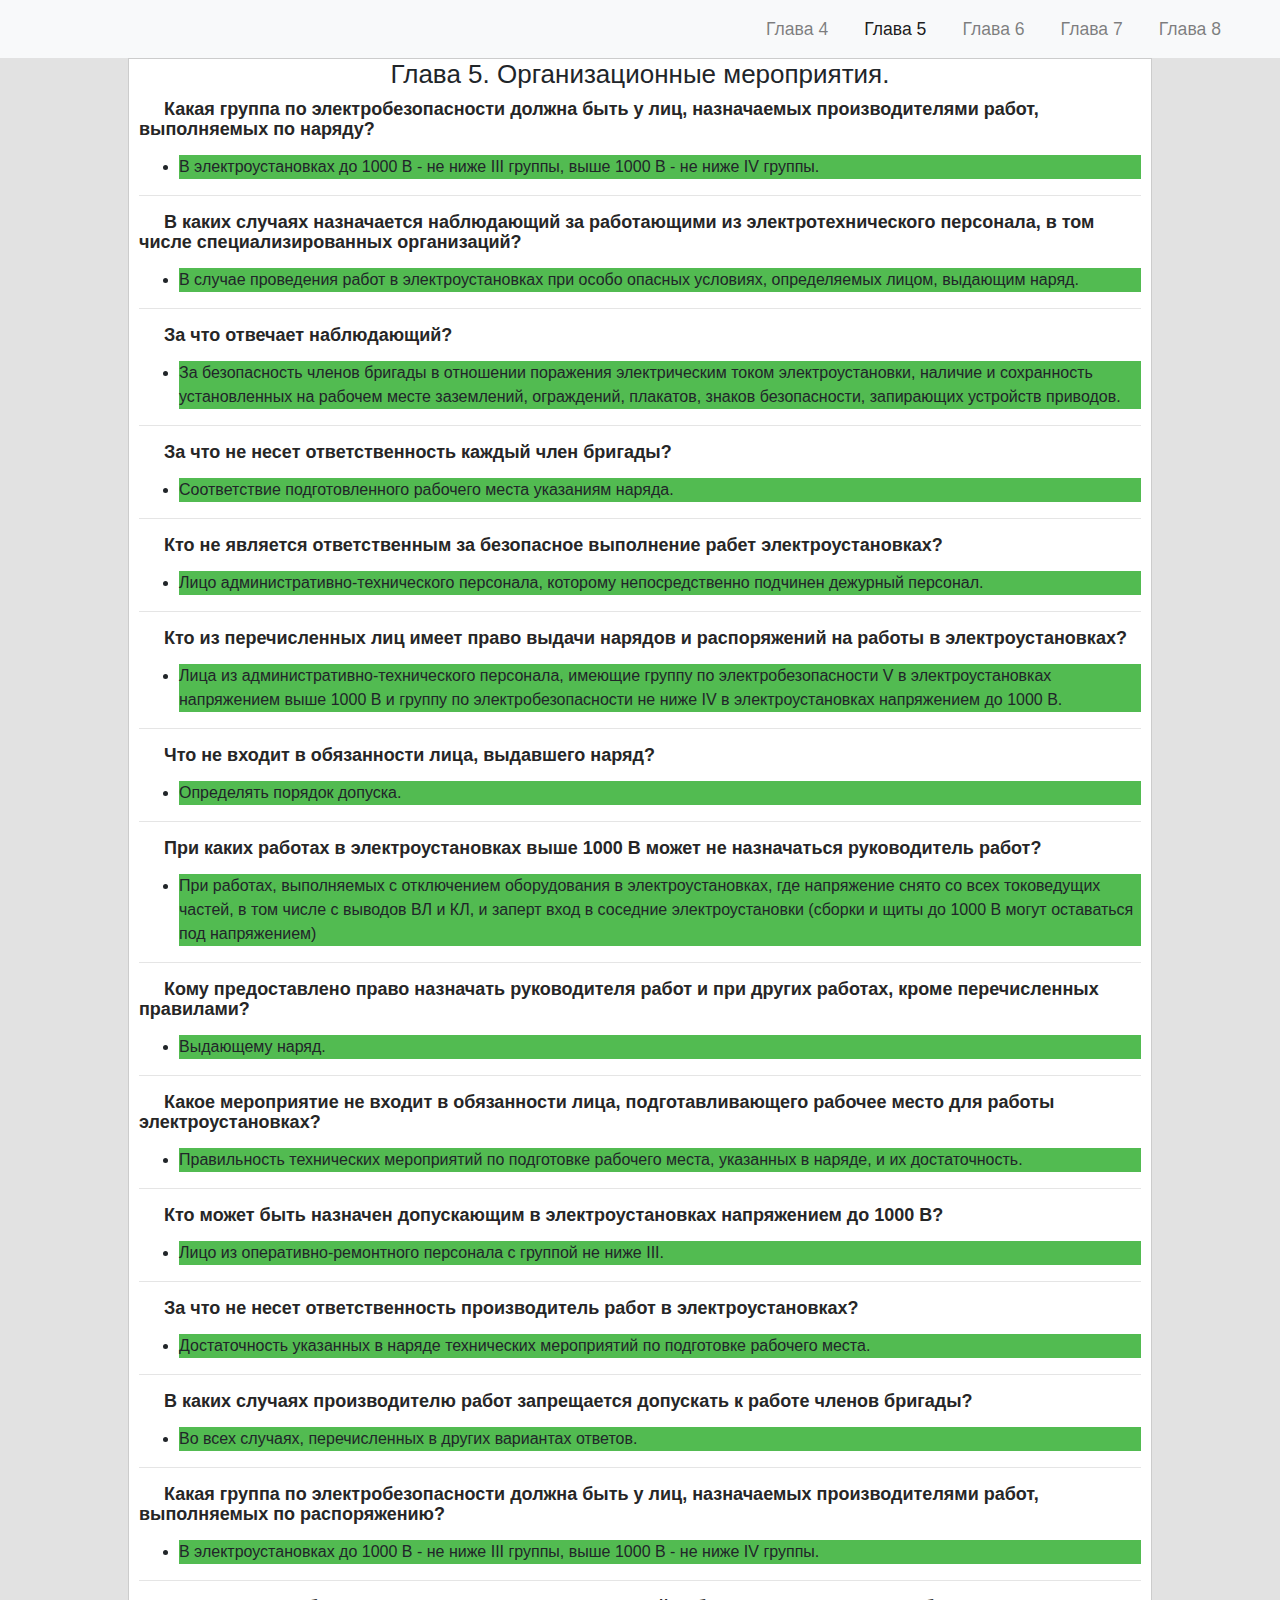
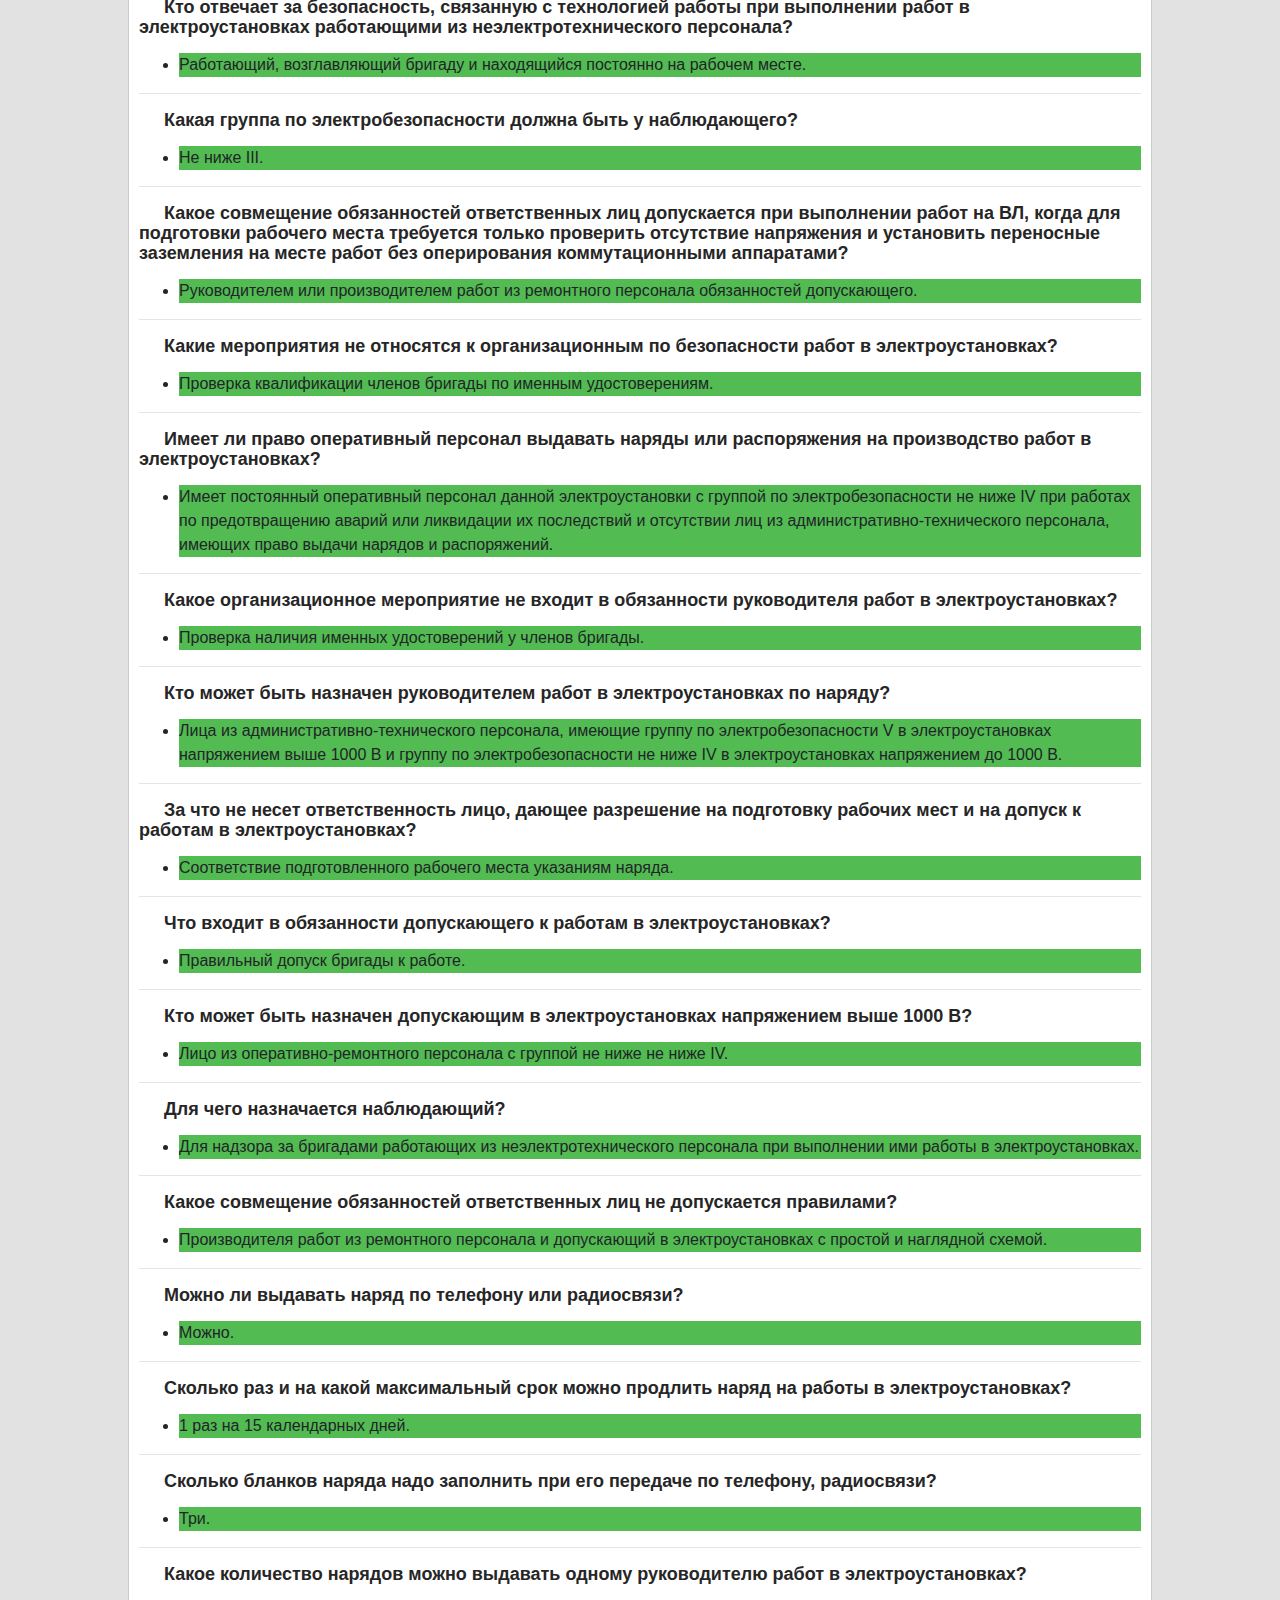
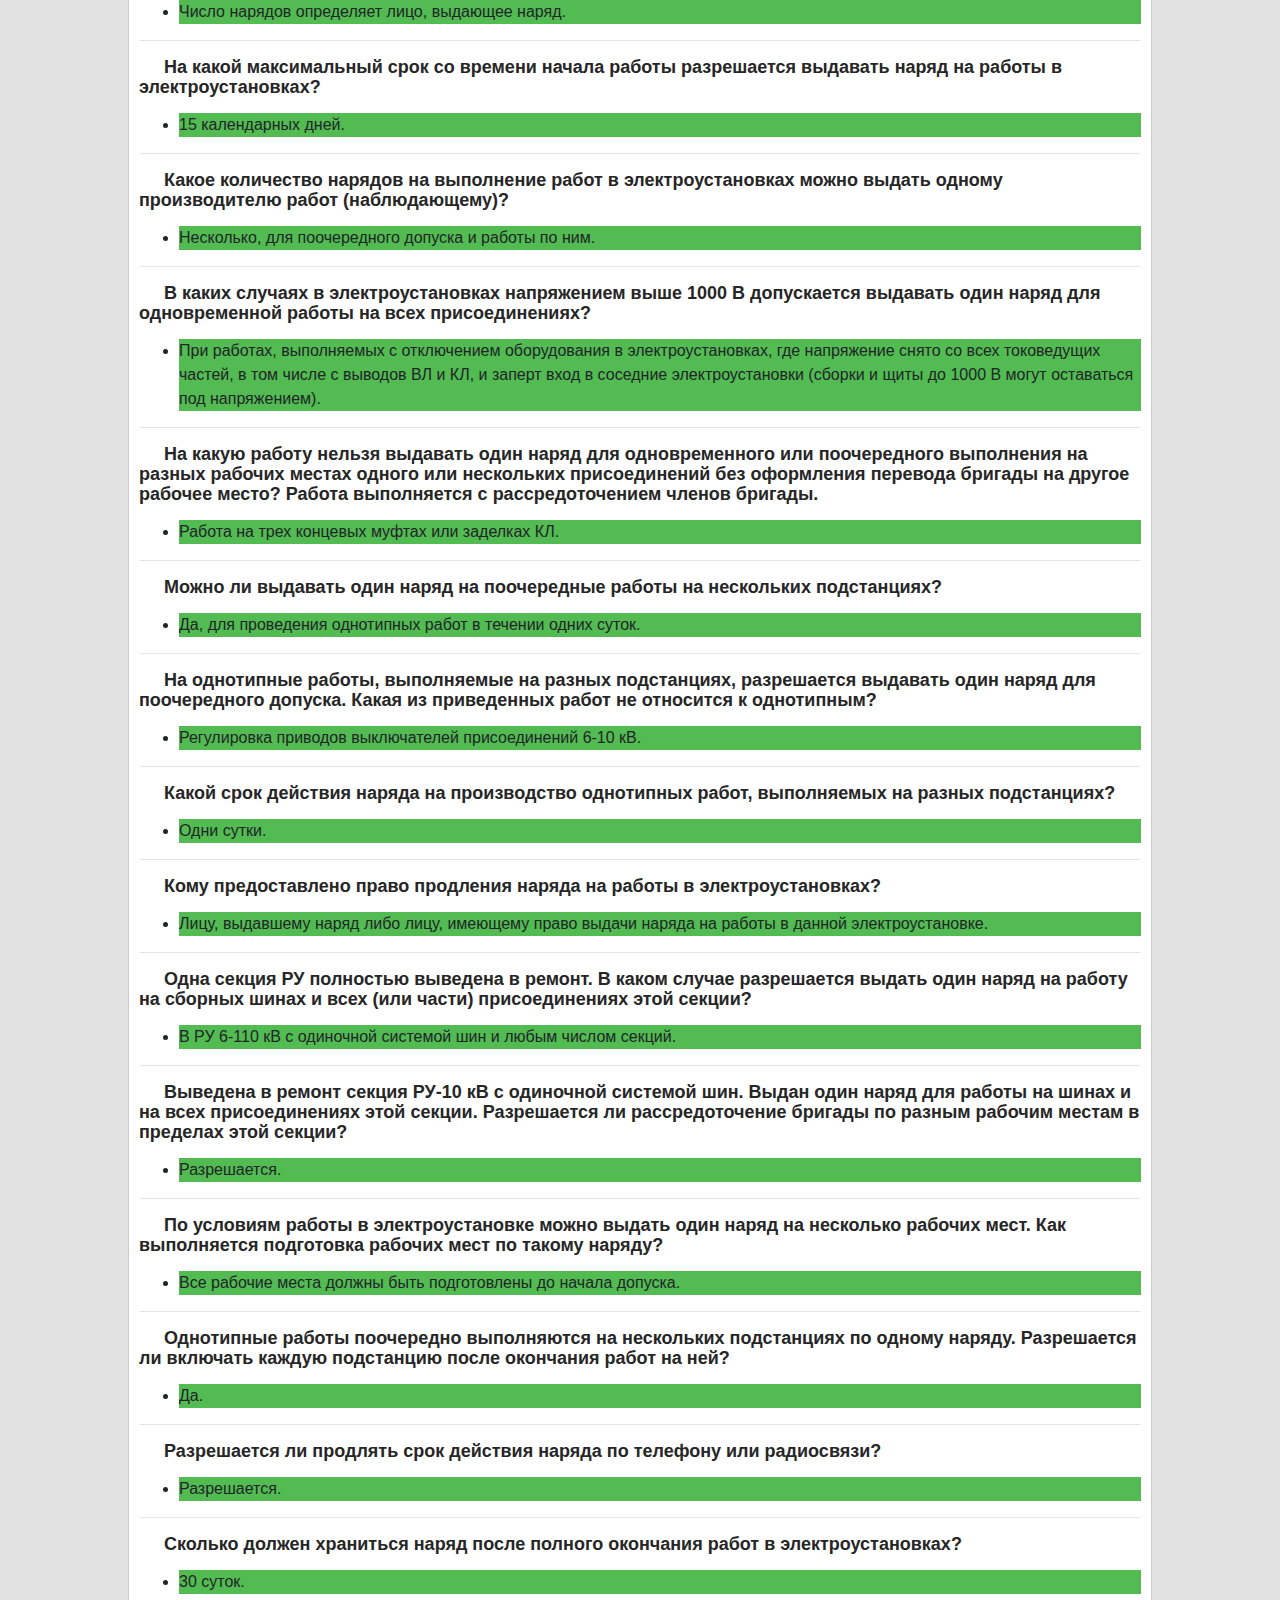
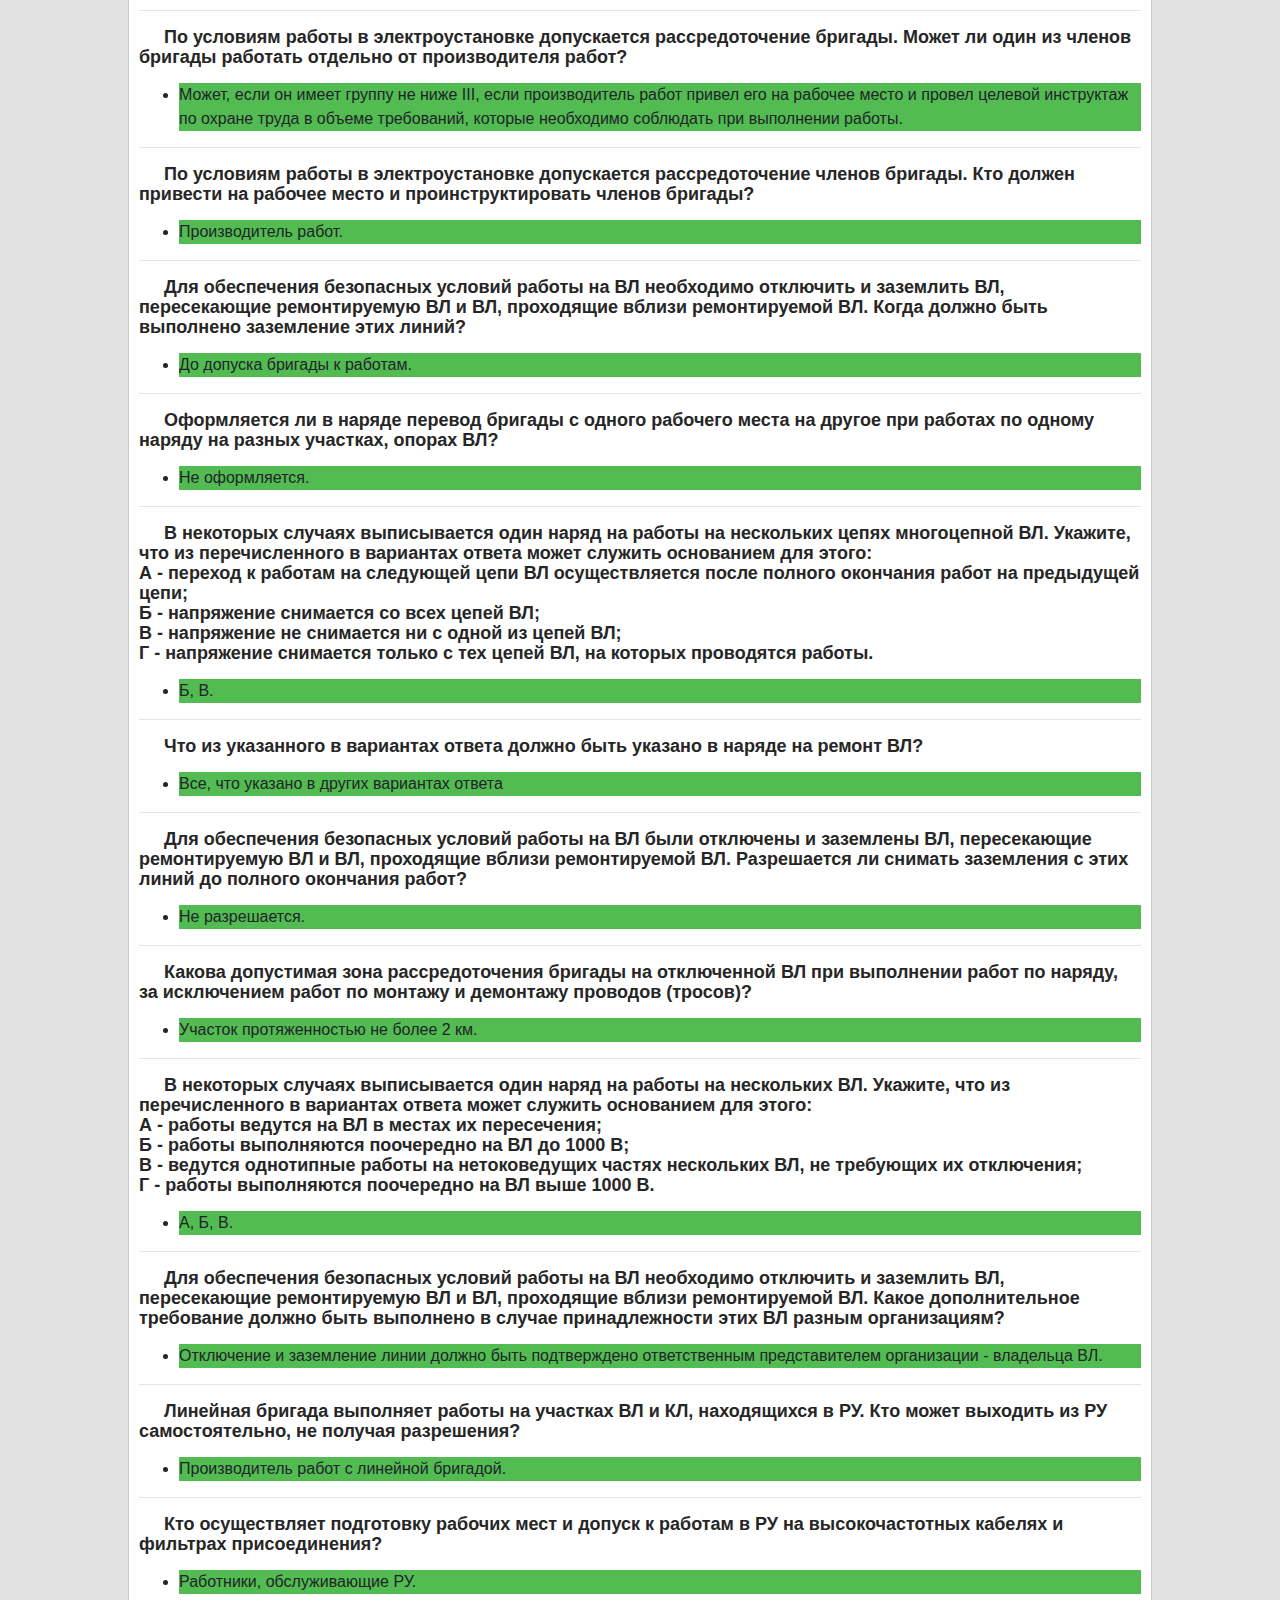
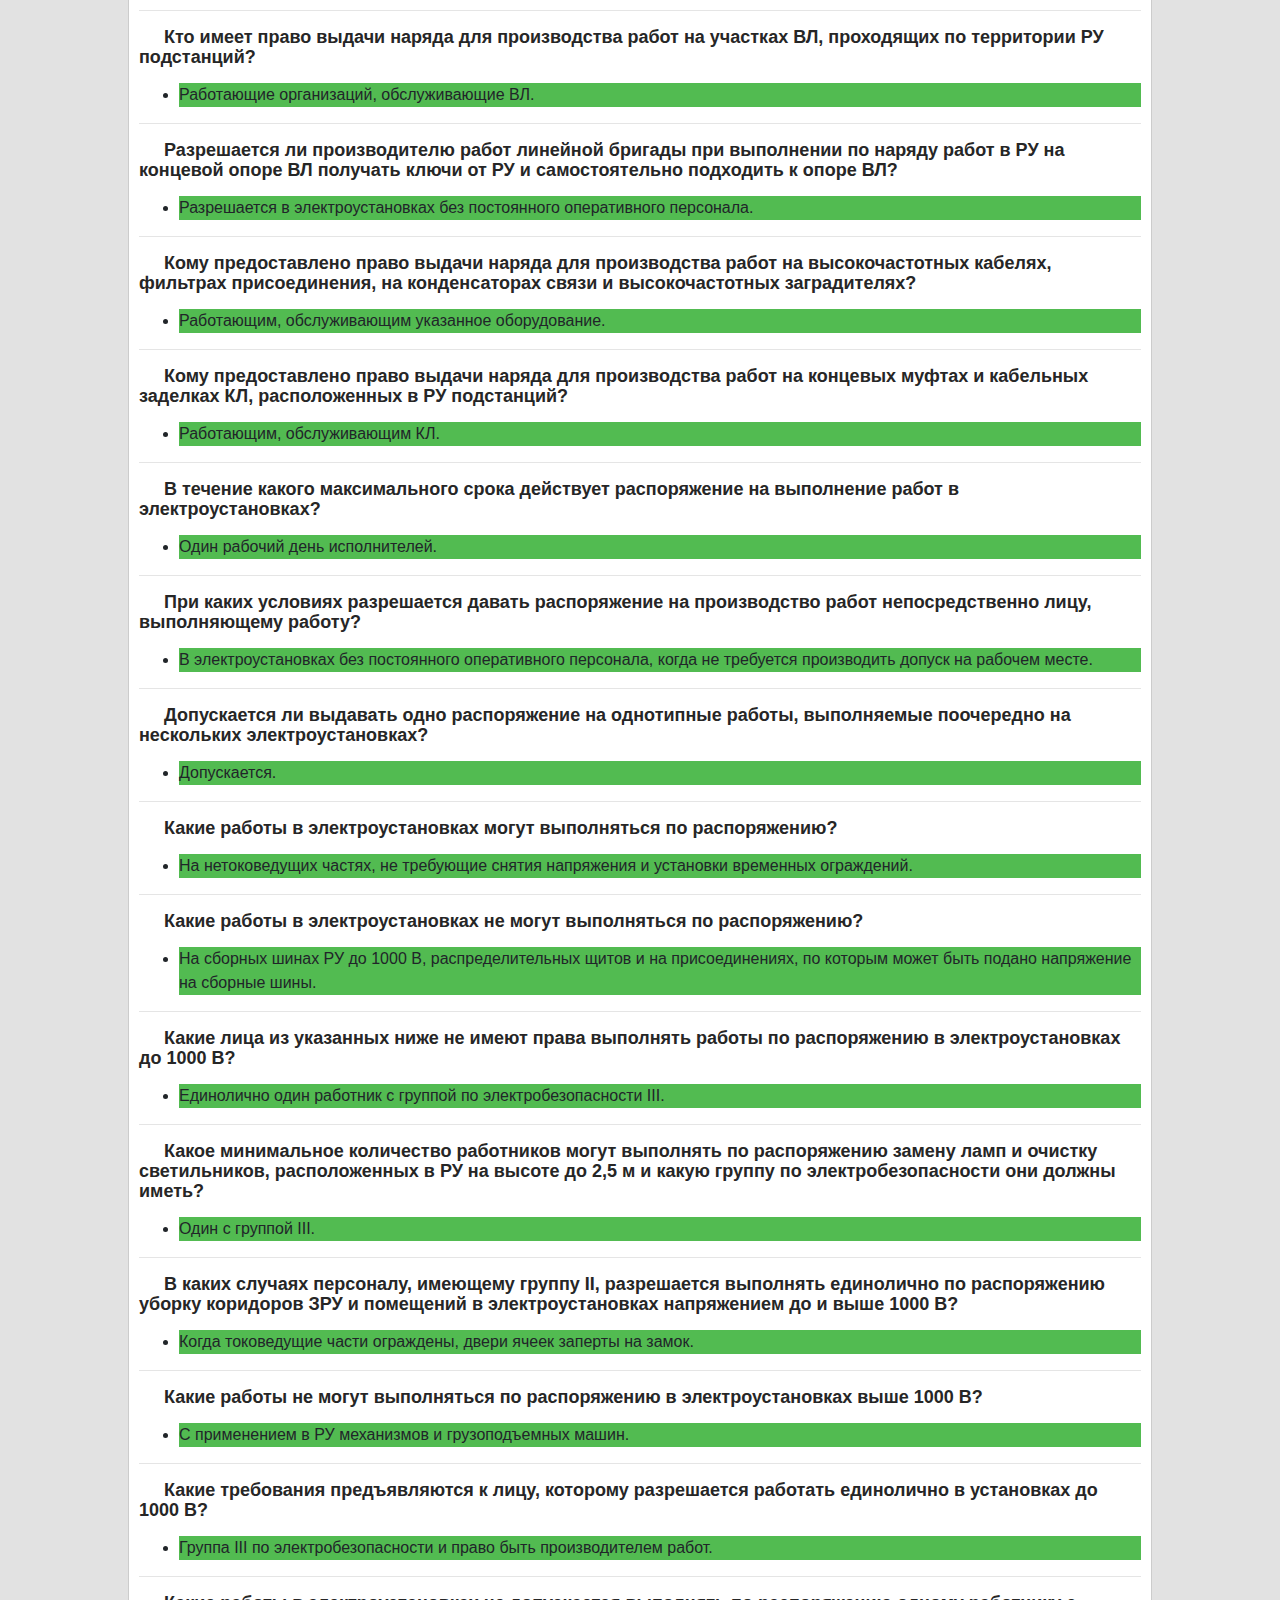
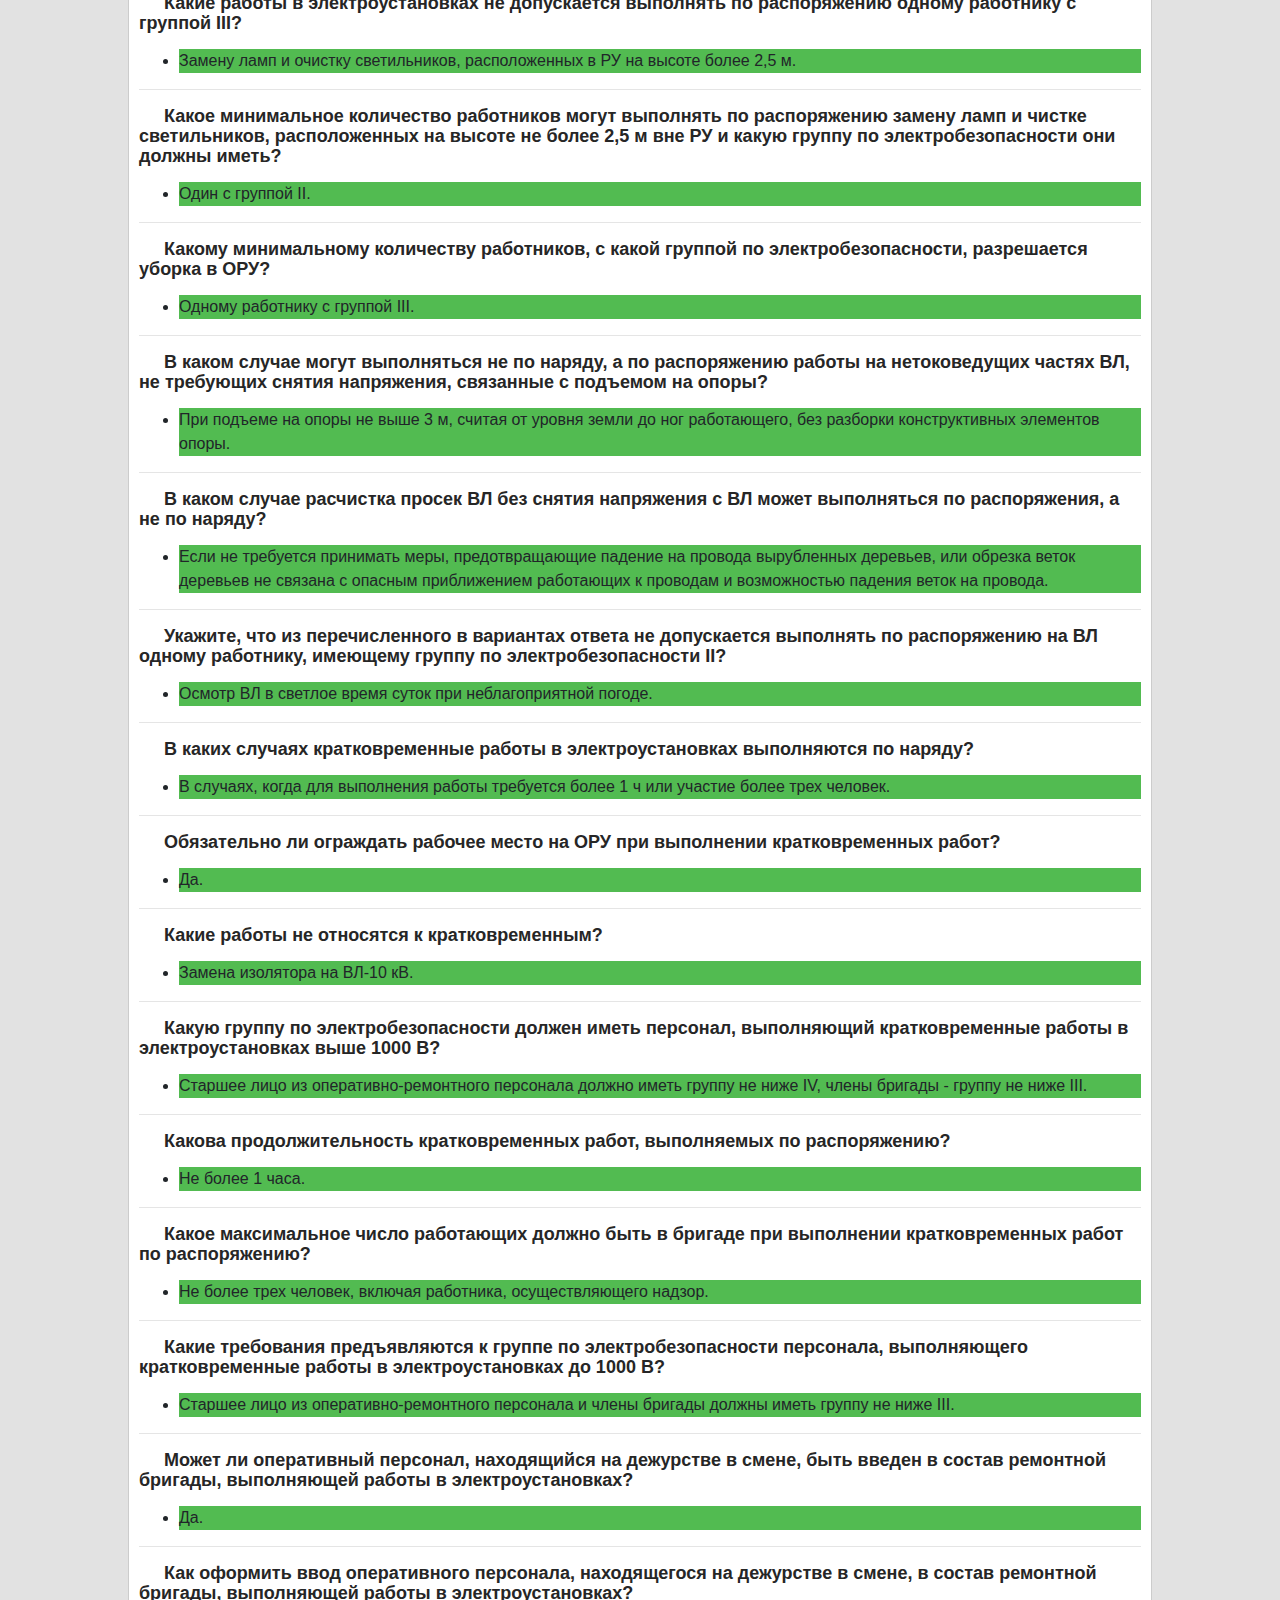
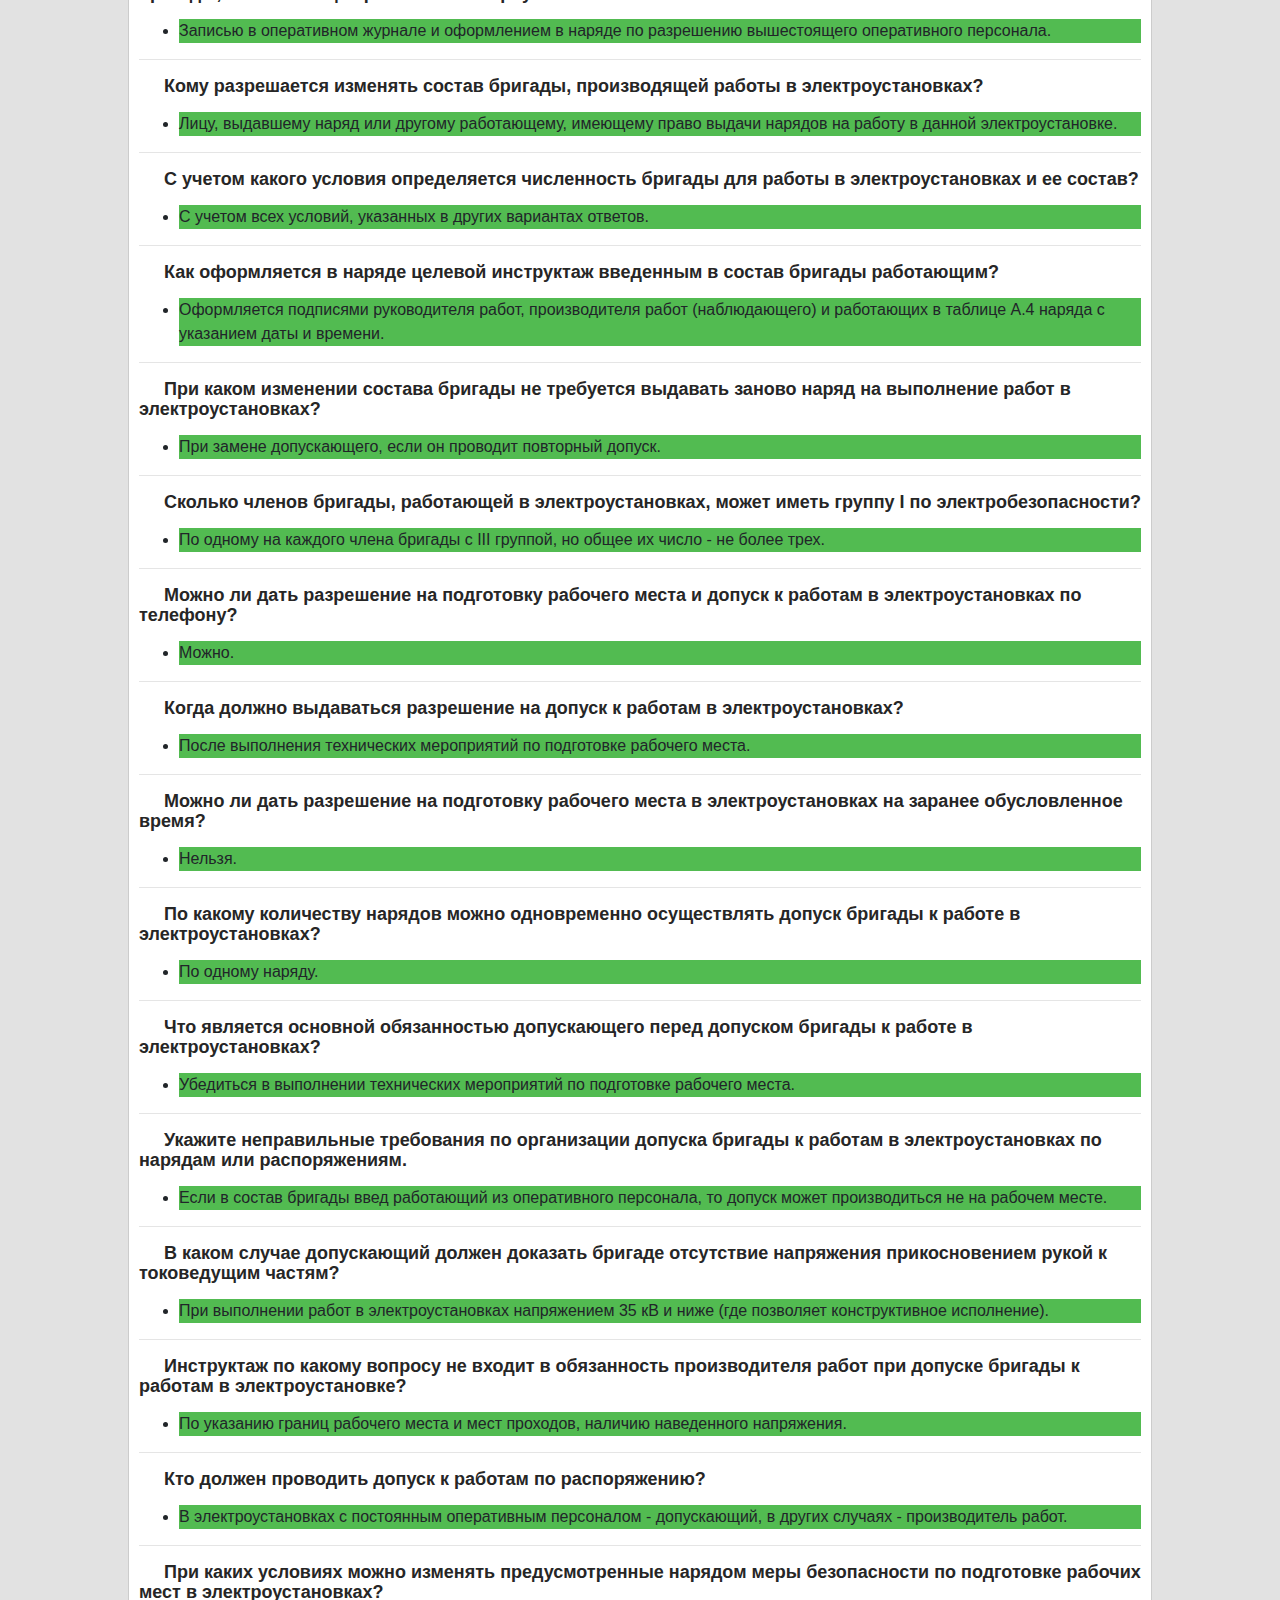
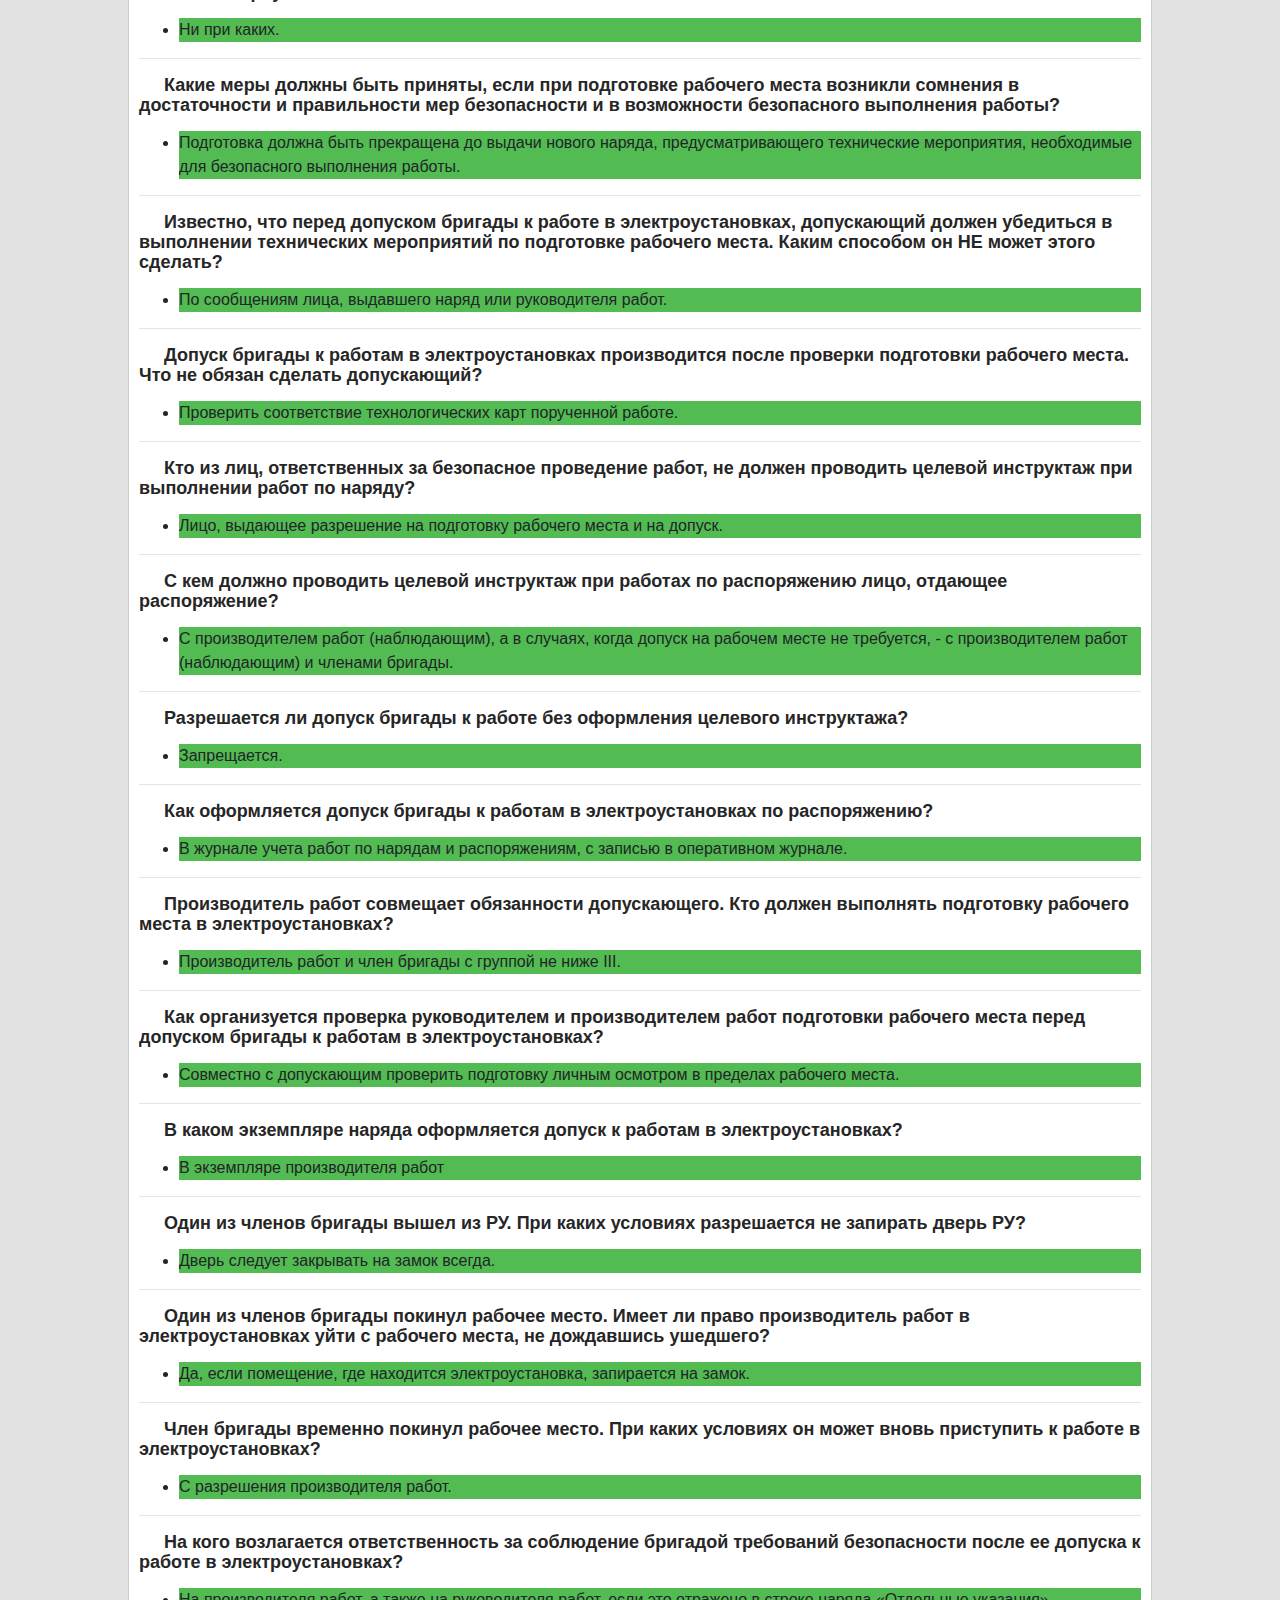
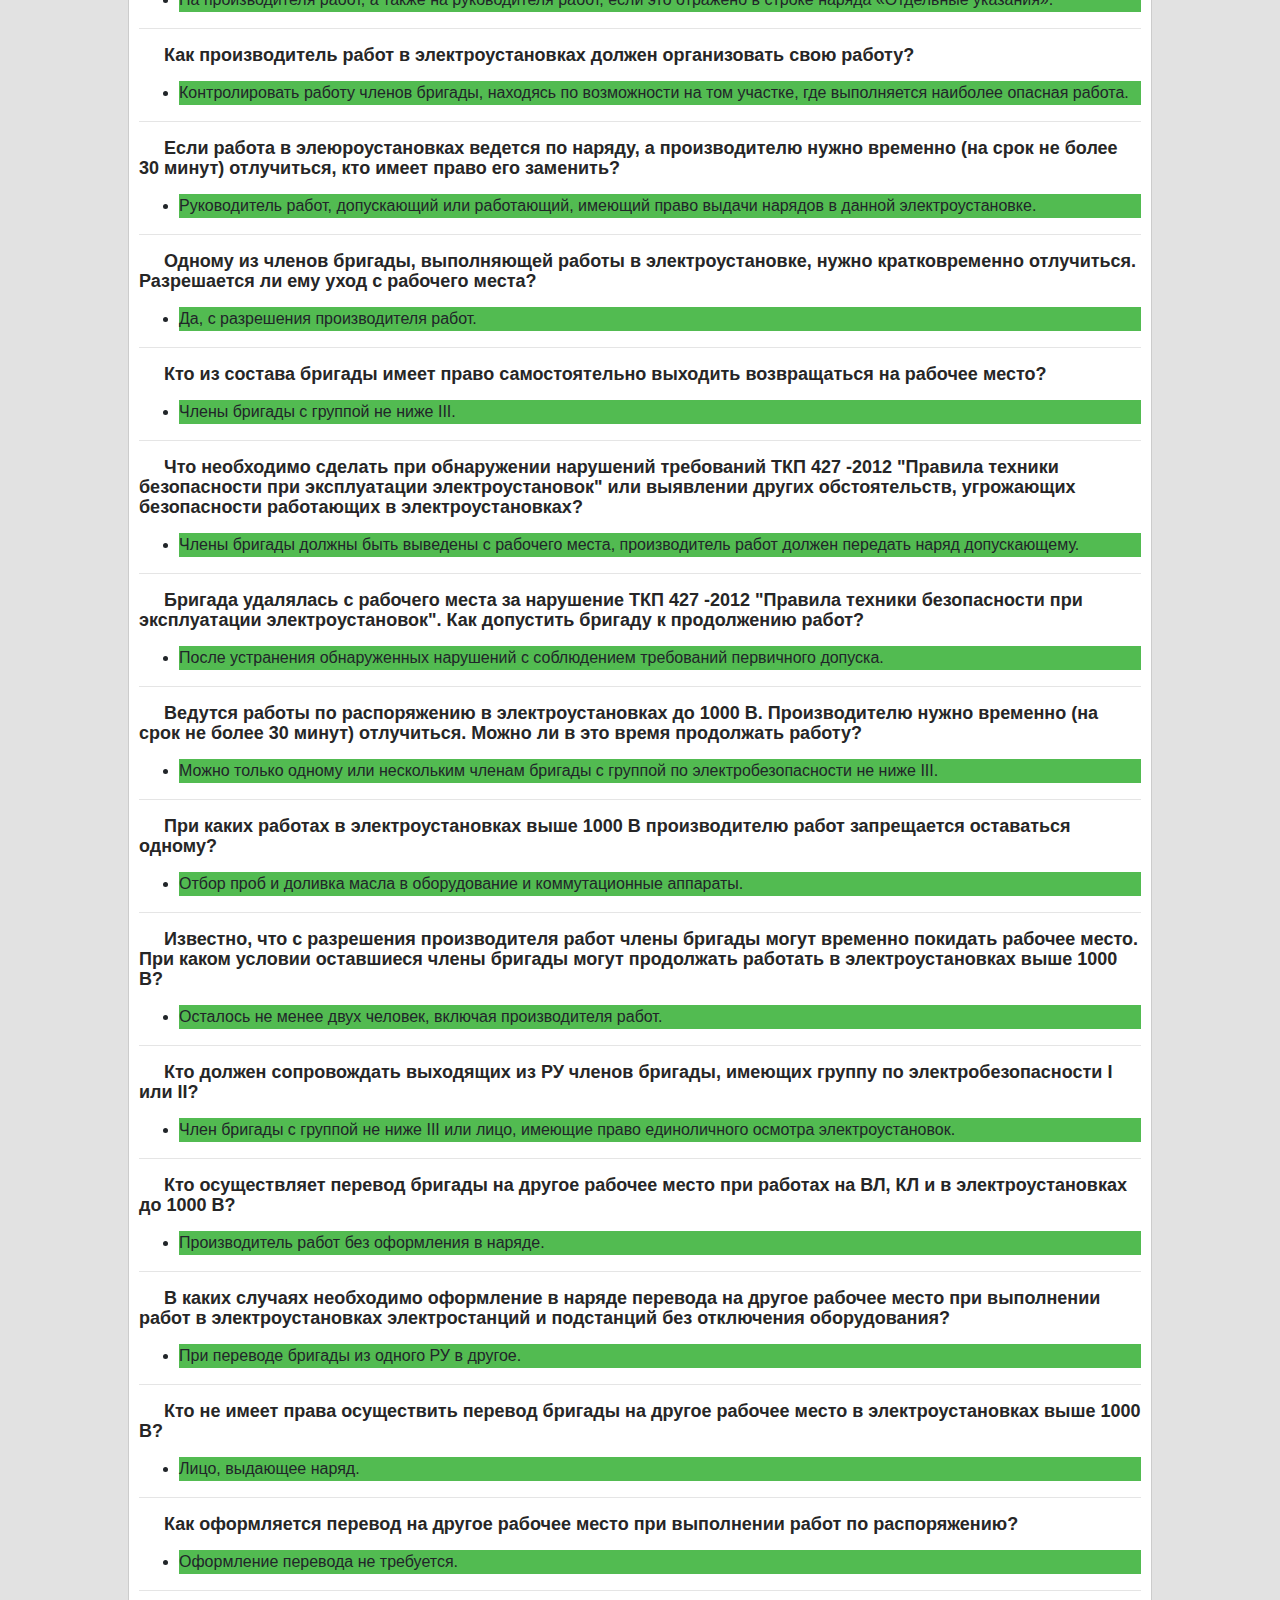
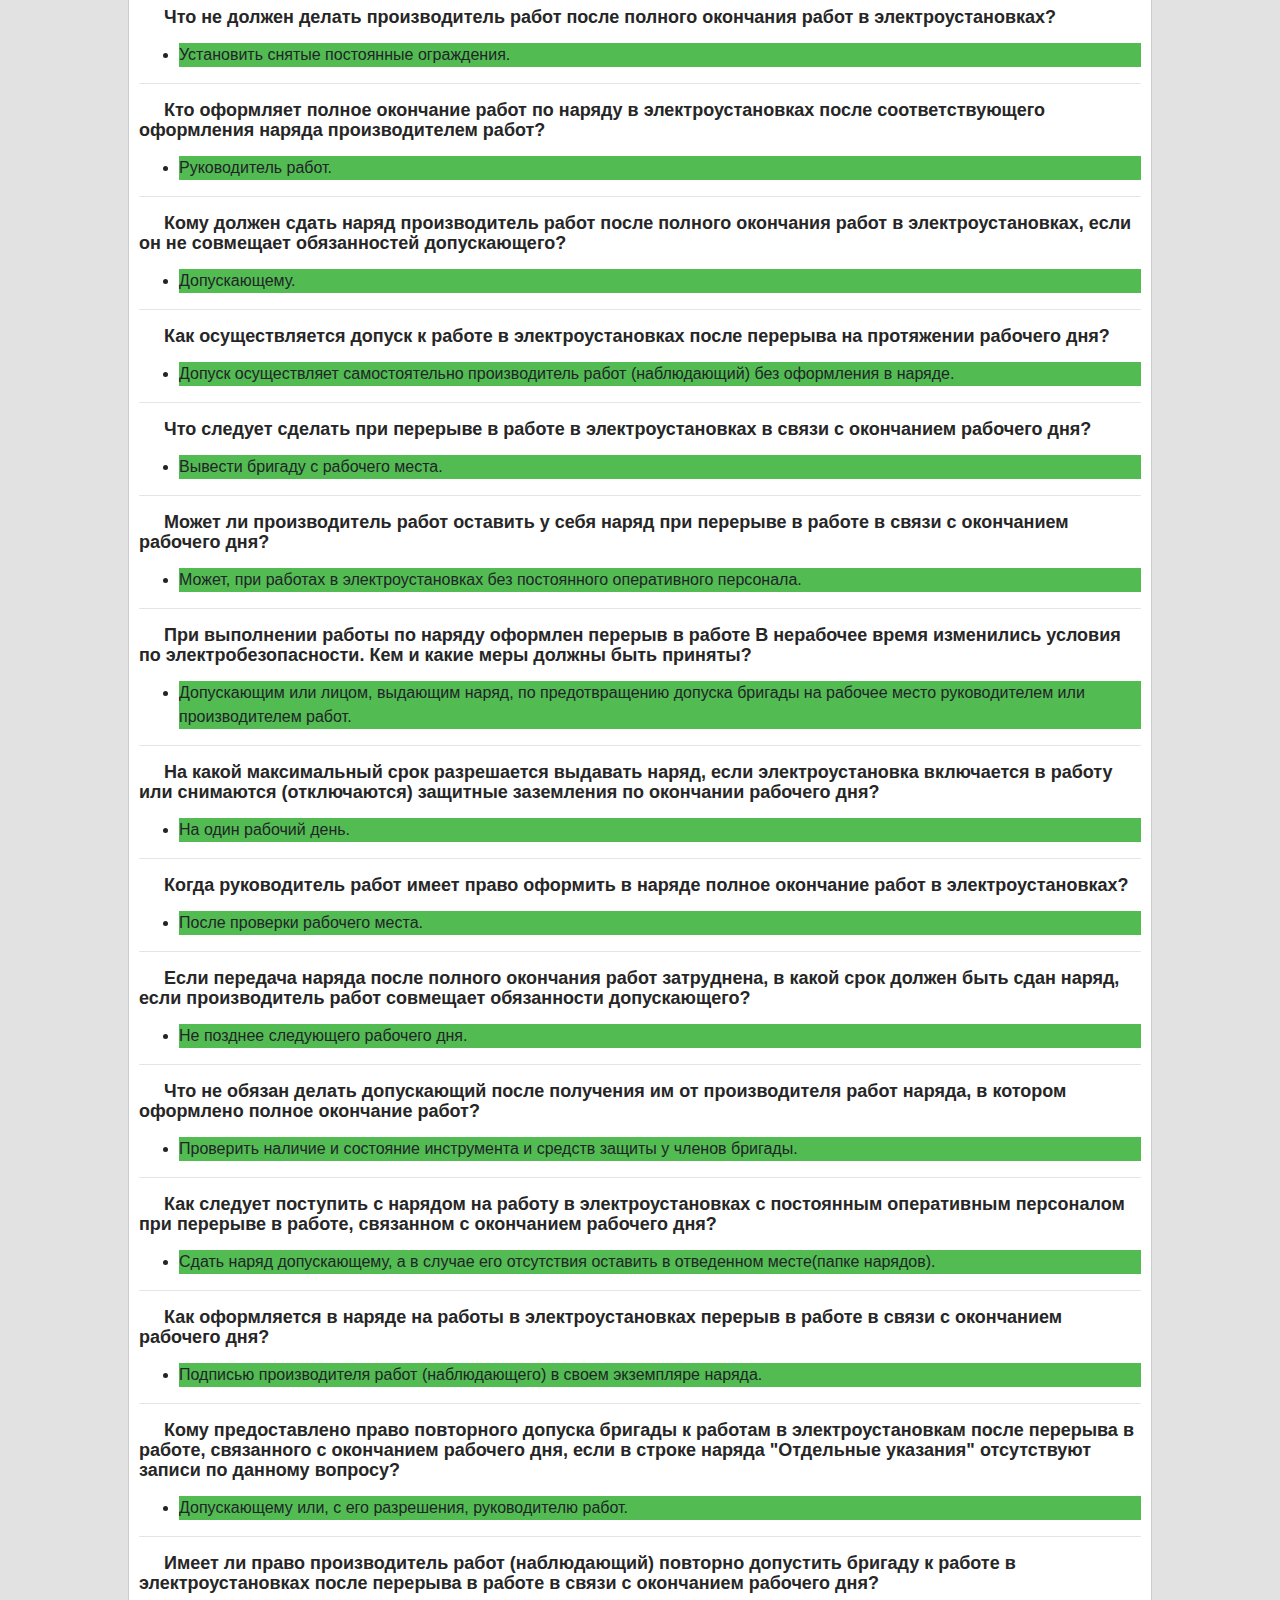
==== commit 84091e27: "see commit "index.html"" ====
--- a/tkp_5.html
+++ b/tkp_5.html
@@ -23,11 +23,14 @@
             <a href="index.html" class="nav-link">Глава 4</a>
           </li>
           <li class="nav-item">
-            <a href="tkp_5.html" class="nav-link avtive">Глава 5</a>
+            <a href="tkp_5.html" class="nav-link active">Глава 5</a>
           </li>
           <li class="nav-item">
             <a href="tkp_6.html" class="nav-link">Глава 6</a>
-          </li> 
+          </li>
+          <li class="nav-item">
+            <a href="tkp_7.html" class="nav-link">Глава 7</a>
+          </li>          
           <li class="nav-item">
             <a href="tkp_8.html" class="nav-link">Глава 8</a>
           </li>                           
